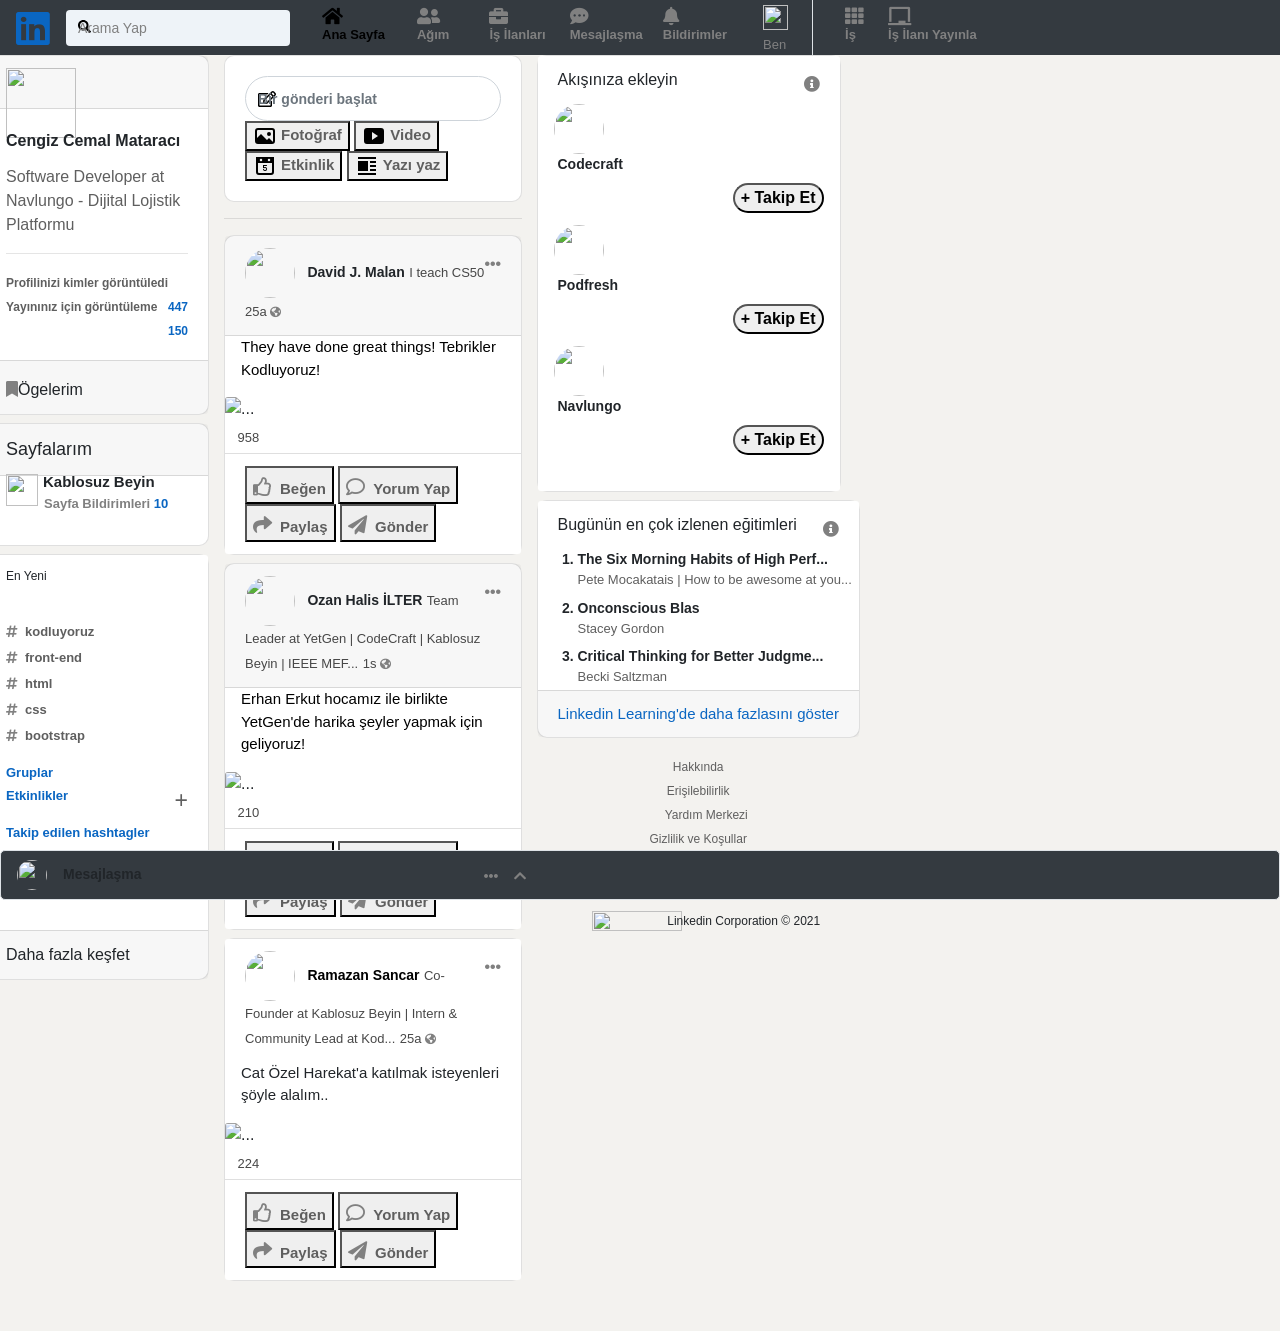
==== bootstraplinkedinclone/index.html @ 7cee12b8 "init" ====
<!DOCTYPE html>
<html lang="en">
  <head>
    <meta charset="UTF-8" />
    <meta name="viewport" content="width=device-width, initial-scale=1.0" />
    <title>Linkedin</title>
    <link rel="stylesheet" href="/bootstraplinkedinclone/css/style.css" />
    <link
      rel="stylesheet"
      href="https://cdn.jsdelivr.net/npm/bootstrap@4.6.0/dist/css/bootstrap.min.css"
      integrity="sha384-B0vP5xmATw1+K9KRQjQERJvTumQW0nPEzvF6L/Z6nronJ3oUOFUFpCjEUQouq2+l"
      crossorigin="anonymous"
    />
    <link
      rel="stylesheet"
      href="https://use.fontawesome.com/releases/v5.15.1/css/all.css"
      integrity="sha384-vp86vTRFVJgpjF9jiIGPEEqYqlDwgyBgEF109VFjmqGmIY/Y4HV4d3Gp2irVfcrp"
      crossorigin="anonymous"
    />
  </head>
  <body class="body">
    <!-- navbar -->
    <nav class="navbar navbar-expand-lg navbar-light bg-dark navbarbg">
      <a class="navbar-brand" href="#"
        ><i
          class="fab fa-linkedin fa-lg"
          style="color: #0a66c2; font-size: 2.4rem"
        ></i
      ></a>
      <button
        class="navbar-toggler"
        type="button"
        data-toggle="collapse"
        data-target="#navbarSupportedContent"
        aria-controls="navbarSupportedContent"
        aria-expanded="false"
        aria-label="Toggle navigation"
      ></button>
      <form class="form-inline">
        <input
          class="form-control searche"
          type="search"
          placeholder="Arama Yap"
          aria-label="Search"
        />
      </form>
      <div class="collapse navbar-collapse">
        <ul class="navbar-nav mr-auto ml-4">
          <li class="nav-item active mr-3">
            <a class="nav-link" href="#"
              ><i class="fas fa-home fa-lg" style="color: black">
                <div class="menutext" style="color: black">Ana Sayfa</div></i
              >
            </a>
          </li>
          <li class="nav-item active mr-4">
            <a class="nav-link" href="#"
              ><i class="fas fa-user-friends fa-lg">
                <div class="menutext">Ağım</div></i
              >
            </a>
          </li>
          <li class="nav-item active mr-2">
            <a class="nav-link" href="#"
              ><i class="fas fa-briefcase fa-lg">
                <div class="menutext">İş İlanları</div></i
              >
            </a>
          </li>
          <li class="nav-item active mr-1">
            <a class="nav-link" href="#"
              ><i class="fas fa-comment-dots fa-lg">
                <div class="menutext">Mesajlaşma</div></i
              >
            </a>
          </li>
          <li class="nav-item active mr-1">
            <a class="nav-link" href="#"
              ><i class="fas fa-bell fa-lg">
                <div class="menutext">Bildirimler</div></i
              >
            </a>
          </li>
          <li class="nav-item dropdown mt-1 mr-3 ml-3">
            <a
              class="nav-link"
              href="#"
              id="navbarDropdownMenuLink"
              role="button"
              data-toggle="dropdown"
              aria-haspopup="true"
              aria-expanded="false"
            >
              <img
                src="https://media-exp1.licdn.com/dms/image/C4D03AQFpMjVJ_N2wRQ/profile-displayphoto-shrink_100_100/0/1582787654653?e=1616630400&v=beta&t=C1X2NxhcN0R0GmELl1Ew7BeOoyGbwJXCw8c7lHm6XuA"
                style="
                  width: 25px;
                  height: 25px;
                "
              />
              <div
                class="menutext"
              >
                Ben
              </div>
            </a>
          </li>
          <li class="nav-item active border-left">
            <a class="nav-link ml-4 mr-2" href="#"
              ><i class="fas fa-th fa-lg"> <div class="menutext">İş</div></i>
            </a>
          </li>
          <li class="nav-item active">
            <a class="nav-link" href="#"
              ><i class="fas fa-chalkboard fa-lg">
                <div class="menutext">İş İlanı Yayınla</div></i
              >
            </a>
          </li>
        </ul>
      </div>
    </nav>

    <div>
      <div class="row">
        <!-- sol panel -->
        <div class="">
          <!-- sol panel -->
          <div class="card" style="width: 14rem">
            <div
              class="card-header"
              style="
                background-image: url(https://thumbor.forbes.com/thumbor/fit-in/1200x0/filters%3Aformat%28jpg%29/https%3A%2F%2Fblogs-images.forbes.com%2Falejandrocremades%2Ffiles%2F2018%2F12%2Fbusiness-3605367_1920-1200x741.jpg);
                height: 53px;
              "
            >
              <img
                src="https://media-exp1.licdn.com/dms/image/C4D03AQFpMjVJ_N2wRQ/profile-displayphoto-shrink_100_100/0/1582787654653?e=1616630400&v=beta&t=C1X2NxhcN0R0GmELl1Ew7BeOoyGbwJXCw8c7lHm6XuA"
                class=""
                style="
                  width: 70px;
                  height: 70px;
                "
              />
            </div>
            <div class="card-body">
              <p class="card-title header">
                <a href="https://www.linkedin.com/in/cengizcmataraci/" target="_blank" style="color: #212529;">Cengiz Cemal Mataracı</a>
              </p>
              <div
                style="
                  margin-bottom: 10px;
                  color: #5f5f5f;
                "
              >
                Software Developer at Navlungo - Dijital Lojistik Platformu
              </div>
              <hr />
              <div class="card-text">
                <div>
                  <span class="view">Profilinizi kimler görüntüledi </span
                  ><span class="float-right view mt-1" style="color: #0a66c2"
                    >447</span
                  >
                </div>
                <div>
                  <span class="view">Yayınınız için görüntüleme </span
                  ><span class="float-right view mt-1" style="color: #0a66c2"
                    >150</span
                  >
                </div>
              </div>
            </div>
            <div class="card-footer ">
              <i class="fas fa-bookmark"></i
              ><span class="mb-4"
                >Ögelerim</span
              >
            </div>
          </div>
          <div class="card mt-2" style="width: 14rem">
            <div
              class="card-header"
              style="margin-bottom: -22px; font-size: 18px"
            >
              Sayfalarım
            </div>
            <div class="card-body">
              <div class="card-title">
                <img
                  src="https://media-exp1.licdn.com/dms/image/C4E0BAQGl9HYLHdcl6g/company-logo_100_100/0/1610108537301?e=1619654400&v=beta&t=MxTTjGSiH6Xvx2x9YMbjgLWIaU5uojZNqXGGuUIWUQo"
                  style="width: 32px; height: 32px"
                />
                <div
                  style="
                    font-size: 15px;
                    font-weight: bold;
                    margin-top: -35px;
                    margin-left: 37px;
                  "
                >
                  Kablosuz Beyin
                </div>
                <div
                  class=""
                  style="
                    font-size: 13px;
                    font-weight: bold;
                    color: gray;
                    margin-left: 38px;
                  "
                >
                  Sayfa Bildirimleri
                  <span class="" style="color: #0a66c2">10</span>
                </div>
              </div>
            </div>
          </div>
          <div
            class="card mt-2"
            style="width: 14rem;"
          >
            <div
              class="card-header bg-white border-0"
              style="font-size: 12px"
            >
              En Yeni
            </div>
            <div class="card-body">
              <div class="card-title">
                <div>
                  <i
                    class="fas fa-hashtag"
                    style="font-size: 13px; font-weight: bold"
                  ></i
                  ><span
                    class="ml-2 font-weight-bold"
                    style="font-size: 13px; color: #5f5f5f"
                    >kodluyoruz</span
                  >
                </div>
                <div>
                  <i
                    class="fas fa-hashtag"
                    style="font-size: 13px; font-weight: bold"
                  ></i
                  ><span
                    class="ml-2 font-weight-bold"
                    style="font-size: 13px; color: #5f5f5f"
                    >front-end</span
                  >
                </div>
                <div>
                  <i
                    class="fas fa-hashtag"
                    style="font-size: 13px; font-weight: bold"
                  ></i
                  ><span
                    class="ml-2 font-weight-bold"
                    style="font-size: 13px; color: #5f5f5f"
                    >html</span
                  >
                </div>
                <div>
                  <i
                    class="fas fa-hashtag"
                    style="font-size: 13px; font-weight: bold"
                  ></i
                  ><span
                    class="ml-2 font-weight-bold"
                    style="font-size: 13px; color: #5f5f5f"
                    >css</span
                  >
                </div>
                <div>
                  <i
                    class="fas fa-hashtag"
                    style="font-size: 13px; font-weight: bold"
                  ></i
                  ><span
                    class="ml-2 font-weight-bold"
                    style="font-size: 13px; color: #5f5f5f"
                    >bootstrap</span
                  >
                </div>
                <div class="mt-3 categories">Gruplar</div>
                <span class="mt-2 categories">Etkinlikler</span>
                <span
                  class="float-right mb-5"
                  style="font-size: 23px; color: #5f5f5f"
                  >+</span
                >
                <div class="mt-3 mb-1 categories">Takip edilen hashtagler</div>
                <div>
                  <i
                    class="fas fa-hashtag"
                    style="font-size: 13px; font-weight: bold"
                  ></i
                  ><span
                    class="ml-2 font-weight-bold"
                    style="font-size: 13px; color: #5f5f5f"
                    >kodluyoruz</span
                  >
                </div>
                <div>
                  <i
                    class="fas fa-hashtag"
                    style="font-size: 13px; font-weight: bold"
                  ></i
                  ><span
                    class="ml-2 font-weight-bold"
                    style="font-size: 13px; color: #5f5f5f"
                    >front-end</span
                  >
                </div>
              </div>
            </div>
            <div
              class="card-footer"
            >
              Daha fazla keşfet
            </div>
          </div>
        </div>

        <!-- orta panel -->
        <div
          class="col-3"
          style=""
        >
          <div class="card">
            <div class="card-body">
              <input
                type="text"
                class="form-control content"
                placeholder="Bir gönderi başlat"
              />
              <span
                ><button class="mediatext">
                  <svg xmlns="http://www.w3.org/2000/svg" viewBox="0 0 24 24" data-supported-dps="24x24" width="24" height="24" focusable="false">
  <path d="M19 4H5a3 3 0 00-3 3v10a3 3 0 003 3h14a3 3 0 003-3V7a3 3 0 00-3-3zm1 13a1 1 0 01-.29.71L16 14l-2 2-6-6-4 4V7a1 1 0 011-1h14a1 1 0 011 1zm-2-7a2 2 0 11-2-2 2 2 0 012 2z"></path>
</svg><span class="ml-1 mediatext">Fotoğraf</span>
                </button></span
              >
              <span
                ><button class="mediatext">
                  <svg xmlns="http://www.w3.org/2000/svg" viewBox="0 0 24 24" data-supported-dps="24x24" width="24" height="24" focusable="false">
  <path d="M19 4H5a3 3 0 00-3 3v10a3 3 0 003 3h14a3 3 0 003-3V7a3 3 0 00-3-3zm-9 12V8l6 4z"></path>
</svg><span class="ml-1 mediatext">Video</span>
                </button></span
              >
              <span
                ><button class="mediatext">
<svg xmlns="http://www.w3.org/2000/svg" viewBox="0 0 24 24" data-supported-dps="24x24" width="24" height="24" focusable="false">
  <path d="M3 3v15a3 3 0 003 3h12a3 3 0 003-3V3zm13 1.75A1.25 1.25 0 1114.75 6 1.25 1.25 0 0116 4.75zm-8 0A1.25 1.25 0 116.75 6 1.25 1.25 0 018 4.75zM19 18a1 1 0 01-1 1H6a1 1 0 01-1-1V9h14zm-5.9-3a1 1 0 00-1-1H12a3.12 3.12 0 00-1 .2l-1-.2v-3h3.9v1H11v1.15a3.7 3.7 0 011.05-.15 1.89 1.89 0 012 1.78V15a1.92 1.92 0 01-1.84 2H12a1.88 1.88 0 01-2-1.75 1 1 0 010-.25h1a.89.89 0 001 1h.1a.94.94 0 001-.88z"></path>
</svg><span class="ml-1 mediatext">Etkinlik</span>
                </button></span
              >
              <span
                ><button class="mediatext">
<svg xmlns="http://www.w3.org/2000/svg" viewBox="0 0 24 24" data-supported-dps="24x24" fill="" width="24" height="24" focusable="false">
  <path d="M21 3v2H3V3zm-6 6h6V7h-6zm0 4h6v-2h-6zm0 4h6v-2h-6zM3 21h18v-2H3zM13 7H3v10h10z"></path>
</svg><span class="ml-1 mediatext">Yazı yaz</span>
                </button></span
              >
            </div>
          </div>
          <div>
            <hr />
          </div>
          <div class="card">
            <div class="card-header">
              <span>
              <img src="https://media-exp1.licdn.com/dms/image/C4E03AQEq7HNPXtEvvw/profile-displayphoto-shrink_200_200/0/1596227507685?e=1617235200&v=beta&t=Br4sHpegbSSX-GR1RnrEqRrZxTr55k3R80qTImOV0i0" class="postphoto">
              <span class="posttext"><a href="https://www.linkedin.com/in/malan/" target="_blank" style="color: #212529;">David J. Malan</a></span>
              <span class="float-right">
                <i class="fas fa-ellipsis-h fa-md"></i>
              </span>
              <span class="" style="font-family:-apple-system, BlinkMacSystemFont, 'Segoe UI', Roboto, Oxygen, Ubuntu, Cantarell, 'Open Sans', 'Helvetica Neue', sans-serif; font-size: 13px; color: #474747;">I teach CS50</span>
              <span class="" style="font-family:-apple-system, BlinkMacSystemFont, 'Segoe UI', Roboto, Oxygen, Ubuntu, Cantarell, 'Open Sans', 'Helvetica Neue', sans-serif; font-size: 13px; color: #474747;">25a  <i class="fas fa-globe-americas fa-sm"></i></span>
            </div>
            <div>
              <p class="card-text ml-3" style="font-family: -apple-system, BlinkMacSystemFont, 'Segoe UI', Roboto, Oxygen, Ubuntu, Cantarell, 'Open Sans', 'Helvetica Neue', sans-serif; font-size: 15px; color: black;">
                They have done great things! Tebrikler Kodluyoruz!
              </p>
              <div>
              <img
                src="https://pbs.twimg.com/media/Em2_xBbXUAEVDx1.jpg"
                class="card-img-top mb-1"
                alt="..."
              />
              </div>
              <span class=""><img src="https://static-exp1.licdn.com/sc/h/d310t2g24pvdy4pt1jkedo4yb" alt=""></span>
              <span class=""><img src="https://static-exp1.licdn.com/sc/h/5thsbmikm6a8uov24ygwd914f" alt=""></span>
              <span class="" style="font-family:-apple-system, BlinkMacSystemFont, 'Segoe UI', Roboto, Oxygen, Ubuntu, Cantarell, 'Open Sans', 'Helvetica Neue', sans-serif; font-size: 13px; color: #474747;"><img src="https://static-exp1.licdn.com/sc/h/7fx9nkd7mx8avdpqm5hqcbi97" alt="">  958</span>
              <div class="card-footer bg-white mt-1">
                <span
                ><button class="ref">
                  <i class="far fa-thumbs-up fa-md" style="font-size: 1.2rem"
                    ><span class="ml-2 mediatext">Beğen</span></i
                  >
                </button></span
              >
                              <span
                ><button class="ref">
                  <i class="far fa-comment fa-md" style="font-size: 1.2rem"
                    ><span class="ml-2 mediatext">Yorum Yap</span></i
                  >
                </button></span
              >
                              <span
                ><button class="ref">
                  <i class="fas fa-share fa-md" style="font-size: 1.2rem"
                    ><span class="ml-2 mediatext">Paylaş</span></i
                  >
                </button></span
              >
                              <span
                ><button class="ref">
                  <i class="fas fa-paper-plane fa-md" style="font-size: 1.2rem"
                    ><span class="ml-2 mediatext">Gönder</span></i
                  >
                </button></span
              >
              </div>
            </div>
          </div>
          <div class="card mt-2">
            <div class="card-header">
              <span>
              <img src="https://media-exp1.licdn.com/dms/image/C4D03AQElb-DNAAEmdw/profile-displayphoto-shrink_100_100/0/1612346194572?e=1617840000&v=beta&t=h3L8-3LHbhYLbAv1rsO744OwtBSZmYXvsEqdEEPrQyU" class="postphoto">
              <span class="posttext"><a href="https://www.linkedin.com/in/ozanhalis/" target="_blank" style="color: #212529;">Ozan Halis İLTER</a></span>
              <span class="float-right">
                <i class="fas fa-ellipsis-h fa-md"></i>
              </span>
              <span class="" style="font-family:-apple-system, BlinkMacSystemFont, 'Segoe UI', Roboto, Oxygen, Ubuntu, Cantarell, 'Open Sans', 'Helvetica Neue', sans-serif; font-size: 13px; color: #474747;">Team Leader at YetGen | CodeCraft | Kablosuz Beyin | IEEE MEF...</span>
              <span class="" style="font-family:-apple-system, BlinkMacSystemFont, 'Segoe UI', Roboto, Oxygen, Ubuntu, Cantarell, 'Open Sans', 'Helvetica Neue', sans-serif; font-size: 13px; color: #474747;">1s  <i class="fas fa-globe-americas fa-sm"></i></span>
            </div>
            <div>
              <p class="card-text ml-3" style="font-family: -apple-system, BlinkMacSystemFont, 'Segoe UI', Roboto, Oxygen, Ubuntu, Cantarell, 'Open Sans', 'Helvetica Neue', sans-serif; font-size: 15px; color: black;">
                Erhan Erkut hocamız ile birlikte YetGen'de harika şeyler yapmak için geliyoruz!
              </p>
              <div>
              <img
                src="https://miro.medium.com/max/1080/1*gdDWFSvHDt57DS2zsh_0Bg.png"
                class="card-img-top mb-1"
                alt="..."
              />
              </div>
              <span class=""><img src="https://static-exp1.licdn.com/sc/h/d310t2g24pvdy4pt1jkedo4yb" alt=""></span>
              <span class=""><img src="https://static-exp1.licdn.com/sc/h/5thsbmikm6a8uov24ygwd914f" alt=""></span>
              <span class="" style="font-family:-apple-system, BlinkMacSystemFont, 'Segoe UI', Roboto, Oxygen, Ubuntu, Cantarell, 'Open Sans', 'Helvetica Neue', sans-serif; font-size: 13px; color: #474747;"><img src="https://static-exp1.licdn.com/sc/h/7fx9nkd7mx8avdpqm5hqcbi97" alt="">  210</span>
              <div class="card-footer bg-white mt-1">
                <span
                ><button class="ref">
                  <i class="far fa-thumbs-up fa-md" style="font-size: 1.2rem"
                    ><span class="ml-2 mediatext">Beğen</span></i
                  >
                </button></span
              >
                              <span
                ><button class="ref">
                  <i class="far fa-comment fa-md" style="font-size: 1.2rem"
                    ><span class="ml-2 mediatext">Yorum Yap</span></i
                  >
                </button></span
              >
                              <span
                ><button class="ref">
                  <i class="fas fa-share fa-md" style="font-size: 1.2rem"
                    ><span class="ml-2 mediatext">Paylaş</span></i
                  >
                </button></span
              >
                              <span
                ><button class="ref">
                  <i class="fas fa-paper-plane fa-md" style="font-size: 1.2rem"
                    ><span class="ml-2 mediatext">Gönder</span></i
                  >
                </button></span
              >
              </div>
            </div>
          </div>
            <div class="card mt-2">
            <div class="card-header bg-white border-0">
              <span>
              <img src="https://media-exp1.licdn.com/dms/image/C4E03AQH4JkiPZoa8rA/profile-displayphoto-shrink_200_200/0/1599749901304?e=1617840000&v=beta&t=f7PcMP3AD9cAr7oMWdgIxVW4XESNdh2R_7alX7oVltY" class="postphoto">
              <span class="posttext"><a href="https://www.linkedin.com/in/ramazansancar/" target="_blank" style="color: black;">Ramazan Sancar</a></span>
              <span class="float-right">
                <i class="fas fa-ellipsis-h fa-md"></i>
              </span>
              <span class="" style="font-family:-apple-system, BlinkMacSystemFont, 'Segoe UI', Roboto, Oxygen, Ubuntu, Cantarell, 'Open Sans', 'Helvetica Neue', sans-serif; font-size: 13px; color: #474747;">Co-Founder at Kablosuz Beyin | Intern & Community Lead at Kod...</span>
              <span class="" style="font-family:-apple-system, BlinkMacSystemFont, 'Segoe UI', Roboto, Oxygen, Ubuntu, Cantarell, 'Open Sans', 'Helvetica Neue', sans-serif; font-size: 13px; color: #474747;">25a  <i class="fas fa-globe-americas fa-sm"></i></span>
            </div>
            <div>
              <p class="card-text ml-3" style="font-family: -apple-system, BlinkMacSystemFont, 'Segoe UI', Roboto, Oxygen, Ubuntu, Cantarell, 'Open Sans', 'Helvetica Neue', sans-serif; font-size: 15px; color: #212529;">
                Cat Özel Harekat'a katılmak isteyenleri şöyle alalım..
              </p>
              <div>
              <img
                src="https://media-exp1.licdn.com/dms/image/C4D22AQEm8KJthEJcwA/feedshare-shrink_800/0/1608202571866?e=1615420800&v=beta&t=YvPxACnfgaojpTgKIaeOd_apcdEzTVS82cM-kJYKv4U"
                class="card-img-top mb-1"
                alt="..."
              />
              </div>
              <span class=""><img src="https://static-exp1.licdn.com/sc/h/d310t2g24pvdy4pt1jkedo4yb" alt=""></span>
              <span class=""><img src="https://static-exp1.licdn.com/sc/h/5thsbmikm6a8uov24ygwd914f" alt=""></span>
              <span class="" style="font-family:-apple-system, BlinkMacSystemFont, 'Segoe UI', Roboto, Oxygen, Ubuntu, Cantarell, 'Open Sans', 'Helvetica Neue', sans-serif; font-size: 13px; color: #474747;"><img src="https://static-exp1.licdn.com/sc/h/7fx9nkd7mx8avdpqm5hqcbi97" alt="">  224</span>
              <div class="card-footer bg-white mt-1">
                <span
                ><button class="ref">
                  <i class="far fa-thumbs-up fa-md" style="font-size: 1.2rem"
                    ><span class="ml-2 mediatext">Beğen</span></i
                  >
                </button></span
              >
                              <span
                ><button class="ref">
                  <i class="far fa-comment fa-md" style="font-size: 1.2rem"
                    ><span class="ml-2 mediatext">Yorum Yap</span></i
                  >
                </button></span
              >
                              <span
                ><button class="ref">
                  <i class="fas fa-share fa-md" style="font-size: 1.2rem"
                    ><span class="ml-2 mediatext">Paylaş</span></i
                  >
                </button></span
              >
                              <span
                ><button class="ref">
                  <i class="fas fa-paper-plane fa-md" style="font-size: 1.2rem"
                    ><span class="ml-2 mediatext">Gönder</span></i
                  >
                </button></span
              >
              </div>
            </div>
          </div>
        </div>

        <!-- sağ panel -->
        <div class="">
          <div class="card" style="width: 19rem">
            <div class="card-header bg-white border-0">
              <span>Akışınıza ekleyin</span
              ><span><i class="fas fa-info-circle float-right"></i></span>
            </div>
            <div class="card-title">
              <div class="ml-3">
                <img
                  src="https://media-exp1.licdn.com/dms/image/C4E0BAQFJFhz89Jkl1w/company-logo_200_200/0/1609603335789?e=1619654400&v=beta&t=m6mVHf05Zfd34UW8SBsvRz939Z_lxYUY3GilK-_MrCw"
                  style="width: 50px; height: 50px; border-radius: 50%"
                />
                <div class="header ml-1" style="font-size: 14px"
                  >Codecraft</div
                >
                <span class="float-right mr-3 mt-2"
                  ><button
                    class=""
                    style="border-radius: 50px"
                  >
                    <strong>+ Takip Et</strong>
                  </button></span
                >
              </div>
            </div>
            <div class="card-title">
              <div class="ml-3">
                <img
                  src="https://media-exp1.licdn.com/dms/image/C4D0BAQF7ydVqrVTvqg/company-logo_200_200/0/1587802313117?e=1619654400&v=beta&t=2kFooBBTUCTVngrEWmktX1z6nI8EgX8nRdQNH8-vxww"
                  style="width: 50px; height: 50px; border-radius: 50%"
                />
                <div class="header ml-1" style="font-size: 14px"
                  >Podfresh</div
                >
                <span class="float-right mr-3 mt-2"
                  ><button
                    class=""
                    style="border-radius: 50px"
                  >
                    <strong>+ Takip Et</strong>
                  </button></span
                >
              </div>
            </div>
            <div class="card-title">
              <div class="ml-3">
                <img
                  src="https://media-exp1.licdn.com/dms/image/C4D0BAQH1zDgdaC7alQ/company-logo_200_200/0/1578773895199?e=1619654400&v=beta&t=ke3I_LL-q5odDNzcfpiAsWTIjnqUk2BCVNQCI88BQqk"
                  style="width: 50px; height: 50px; border-radius: 50%"
                />
                <div class="header ml-1" style="font-size: 14px"
                  >Navlungo</div
                >
                <span class="float-right mr-3 mt-2"
                  ><button
                    class=""
                    style="border-radius: 50px"
                  >
                    <strong>+ Takip Et</strong>
                  </button></span
                >
              </div>
            </div>
            <div
              class="card-footer bg-white border-0"
              style="font-size: 14px; color: #0a66c2"
            >
              <strong></strong>
            </div>
          </div>
          <div class="card mt-2" style="">
            <div class="card-header bg-white border-0">
              <span>Bugünün en çok izlenen eğitimleri</span
              ><span><i class="fas fa-info-circle float-right"></i></span>
            </div>
            <div class="card-title">
              <ol>
                <li>
                  The Six Morning Habits of High Perf...
                  <div
                    style="
                      font-weight: lighter;
                      font-size: 13px;
                      color: #5f5f5f;
                    "
                  >
                    Pete Mocakatais | How to be awesome at you...
                  </div>
                </li>
                <li class="mt-2">
                  Onconscious Blas
                  <div
                    style="
                      font-weight: lighter;
                      font-size: 13px;
                      color: #5f5f5f;
                    "
                  >
                    Stacey Gordon
                  </div>
                </li>
                <li class="mt-2">
                  Critical Thinking for Better Judgme...
                  <div
                    style="
                      font-weight: lighter;
                      font-size: 13px;
                      color: #5f5f5f;
                    "
                  >
                    Becki Saltzman
                  </div>
                </li>
              </ol>
            </div>
            <div
              class="card-footer"
              style="color: #0a66c2; font-size: 15px; margin-top: -25px"
            >
              Linkedin Learning'de daha fazlasını göster
            </div>
          </div>
          <div class="text-center mt-3 ml-3" style="">
            <div
              ><a href="https://about.linkedin.com/" class="link mr-3"
                >Hakkında</a
              ></div
            >
            <div
              ><a
                href="https://www.linkedin.com/accessibility?lipi=urn%3Ali%3Apage%3Ad_flagship3_feed%3BT6H7rzDzR%2FSQEvO%2BuBKdSw%3D%3D&licu=urn%3Ali%3Acontrol%3Ad_flagship3_feed-compactfooter.accessibility"
                class="link mr-3"
                >Erişilebilirlik</a
              ></div
            >
            <div
              ><a
                href="https://www.linkedin.com/help/linkedin?trk=footer_d_flagship3_feed&lipi=urn%3Ali%3Apage%3Ad_flagship3_feed%3BT6H7rzDzR%2FSQEvO%2BuBKdSw%3D%3D&licu=urn%3Ali%3Acontrol%3Ad_flagship3_feed-compactfooter.help"
                class="link"
                >Yardım Merkezi</a
              ></div
            >
            <div><a href="" class="link mr-3">Gizlilik ve Koşullar</a></div>
            <div
              ><a
                href="https://www.linkedin.com/help/linkedin/answer/62931?lipi=urn%3Ali%3Apage%3Ad_flagship3_feed%3BT6H7rzDzR%2FSQEvO%2BuBKdSw%3D%3D&licu=urn%3Ali%3Acontrol%3Ad_flagship3_feed-compactfooter.ad_choices"
                class="link"
                >Reklam Tercihleri</a
              ></div
            >
            <div
              ><a
                href="https://www.linkedin.com/ad/start?trk=n_nav_ads_rr&lipi=urn%3Ali%3Apage%3Ad_flagship3_feed%3BT6H7rzDzR%2FSQEvO%2BuBKdSw%3D%3D&licu=urn%3Ali%3Acontrol%3Ad_flagship3_feed-compactfooter.advertising"
                class="link"
                >Reklam</a
              ></div
            >
            <div class="text-center" style="margin-top: 10px">
              <img
                src="https://www.logo.wine/a/logo/LinkedIn/LinkedIn-Logo.wine.svg"
                width="90px"
                height="20px"
              /><span style="font-size: 12px; margin-left: -15px"
                >Linkedin Corporation © 2021</span
              >
            </div>
          </div>
        </div>
      </div>
    </div>
    <!-- mesajlaşma -->
    <nav
      class="navbar navbar-expand-xl navbar-light bg-dark position-sticky fixed-bottom border"
      style="height: 50px; position: -webkit-sticky; border-radius: 5px; margin-left: auto; right: 15px;"
    >
      <a class="navbar-brand" href="#"
        ><img
          src="https://media-exp1.licdn.com/dms/image/C4D03AQFpMjVJ_N2wRQ/profile-displayphoto-shrink_100_100/0/1582787654653?e=1616630400&v=beta&t=C1X2NxhcN0R0GmELl1Ew7BeOoyGbwJXCw8c7lHm6XuA"
          style="width: 30px; height: 30px; border-radius: 50%;"
      /></a>
      <span style="font-size: 14px; font-weight: bold; font-family:Arial, Helvetica, sans-serif;"><strong>Mesajlaşma</strong></span>
      <span class="offset-3"><img src="/assets/edit-regular.svg" width="15px" height="15px" ></span>
      <span><i class="fas fa-ellipsis-h fa-sm ml-3"></i></span>
      <span><i class="fas fa-chevron-up fa-sm ml-3"></i></span>
    </nav>
  </body>
</html>
---- bootstraplinkedinclone/css/style.css ----
.navbarbg {
  height: 55px;
  background-color: white;
}

input.searche {
  height: 36px;
  max-width: 500px;
  background-color: #eef3f8;
  border: 0;
}

input.searche::placeholder {
  font-size: 14px;
  color: gray;
  background-image: url(/bootstraplinkedinclone/assets/search-solid.svg);
  background-repeat: no-repeat;
  background-size: 7%;
}

.body {
  background-color: #f3f2ef;
}

.menutext {
  font-size: 13px;
  font-family: Arial, Helvetica, sans-serif;
  color: gray;
  margin-top: 5px;
  font-weight: lighter;
}

.menutext:hover {
  color: black;
}

button.mediatext {
  color: #5f5f5f;
}

button.mediatext:hover {
  color: #5f5f5f;
}

.mediatext {
  font-size: 15px;
  font-weight: bold;
  font-family: Arial, Helvetica, sans-serif;
  color: #5f5f5f;
}

i {
  color: gray;
  margin-top: 8px;
}
i:hover {
  color: black;
}

input.content {
  border-radius: 40px;
  height: 45px;
}
input.content::placeholder {
  font-weight: bolder;
  font-size: 14px;
  font-family: Arial, Helvetica, sans-serif;
  background-image: url(/bootstraplinkedinclone/assets/edit-regular.svg);
  background-repeat: no-repeat;
  background-size: auto;
}

div.card {
  border-radius: 10px;
}

.header {
  font-family: Arial, Helvetica, sans-serif;
  font-size: 16px;
  font-weight: bolder;
}

.view {
  font-family: -apple-system, BlinkMacSystemFont, "Segoe UI", Roboto, Oxygen,
    Ubuntu, Cantarell, "Open Sans", "Helvetica Neue", sans-serif;
  font-size: 12px;
  font-weight: bold;
  color: #5f5f5f;
}

.categories {
  font-size: 13px;
  font-weight: bold;
  color: #0a66c2;
}

li {
  font-size: 14px;
  font-family: -apple-system, BlinkMacSystemFont, "Segoe UI", Roboto, Oxygen,
    Ubuntu, Cantarell, "Open Sans", "Helvetica Neue", sans-serif;
  font-weight: bold;
}

.link {
  font-size: 12px;
  font-family: -apple-system, BlinkMacSystemFont, "Segoe UI", Roboto, Oxygen,
    Ubuntu, Cantarell, "Open Sans", "Helvetica Neue", sans-serif;
  color: #5f5f5f;
}

button.ref {
  color: white;
}

button.ref:hover {
  color: #5f5f5f;
}

.postphoto {
  border-radius: 50%;
  width: 50px;
  height: 50px;
}
.posttext {
  font-family: -apple-system, BlinkMacSystemFont, "Segoe UI", Roboto, Oxygen,
    Ubuntu, Cantarell, "Open Sans", "Helvetica Neue", sans-serif;
  font-weight: bold;
  font-size: 14px;
  margin-left: 8px;
}
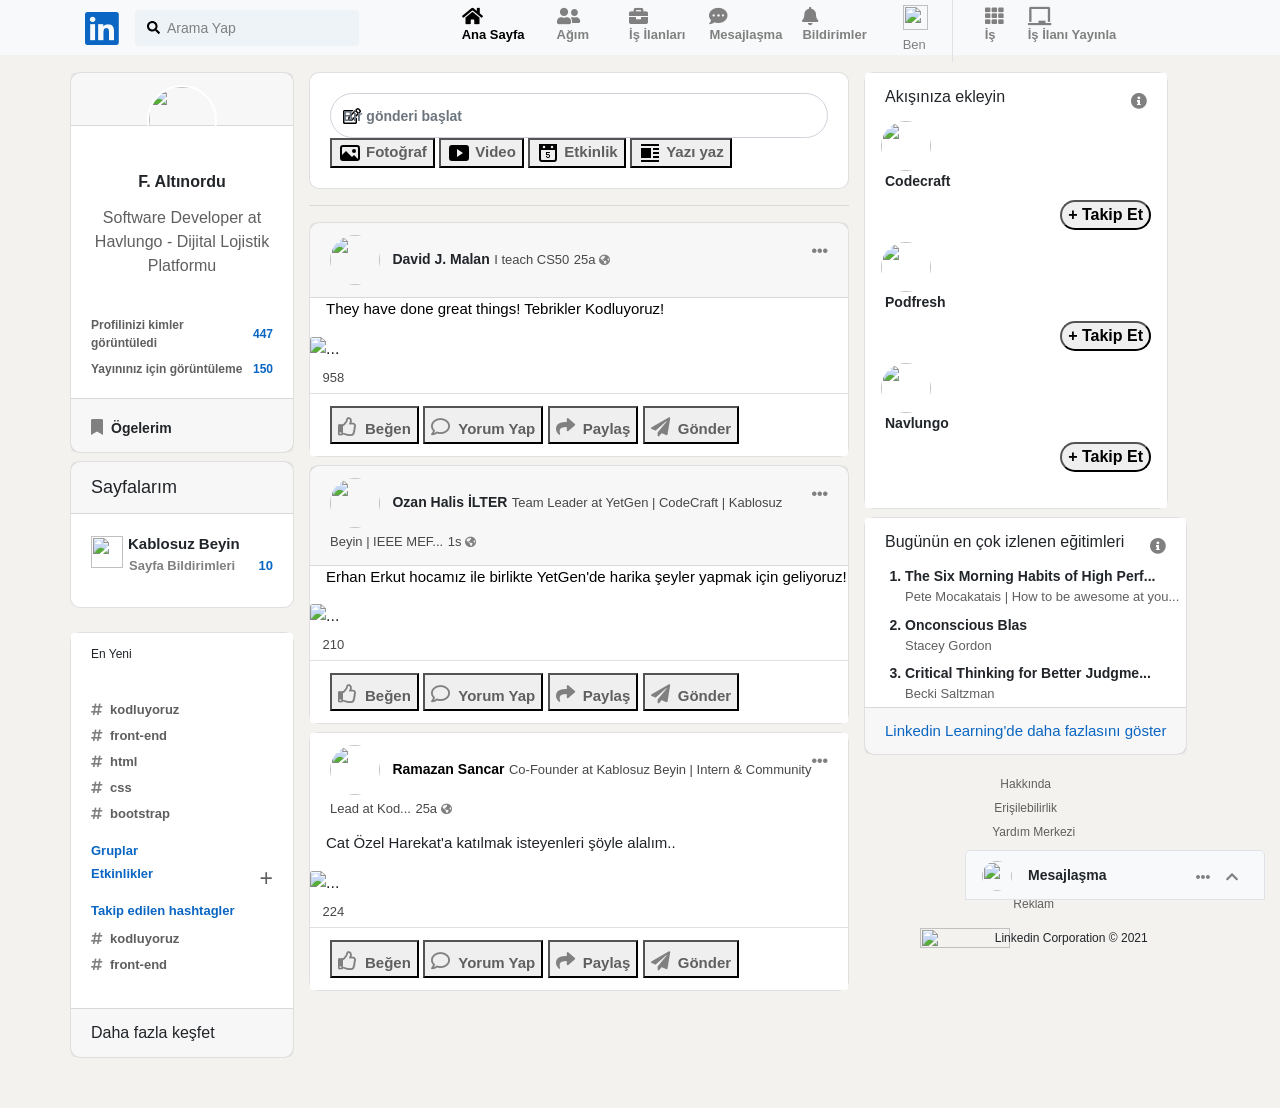
==== commit 3b7c6442: "header left side footer" ====
--- a/bootstraplinkedinclone/index.html
+++ b/bootstraplinkedinclone/index.html
@@ -4,7 +4,7 @@
     <meta charset="UTF-8" />
     <meta name="viewport" content="width=device-width, initial-scale=1.0" />
     <title>Linkedin</title>
-    <link rel="stylesheet" href="/bootstraplinkedinclone/css/style.css" />
+    <link rel="stylesheet" href="css/style.css" />
     <link
       rel="stylesheet"
       href="https://cdn.jsdelivr.net/npm/bootstrap@4.6.0/dist/css/bootstrap.min.css"
@@ -20,8 +20,9 @@
   </head>
   <body class="body">
     <!-- navbar -->
-    <nav class="navbar navbar-expand-lg navbar-light bg-dark navbarbg">
-      <a class="navbar-brand" href="#"
+    <nav class="fixed-top navbar navbar-expand-lg navbar-light bg-light navbarbg mb-5">
+      <div class="container">
+        <a class="navbar-brand" href="#"
         ><i
           class="fab fa-linkedin fa-lg"
           style="color: #0a66c2; font-size: 2.4rem"
@@ -36,7 +37,7 @@
         aria-expanded="false"
         aria-label="Toggle navigation"
       ></button>
-      <form class="form-inline">
+      <form class="form-inline" style="flex-grow:1">
         <input
           class="form-control searche"
           type="search"
@@ -119,594 +120,597 @@
           </li>
         </ul>
       </div>
+      </div>
     </nav>
 
-    <div>
-      <div class="row">
-        <!-- sol panel -->
-        <div class="">
+    <div style="margin-top:72px">
+      <div class="container">
+        <div class="row">
           <!-- sol panel -->
-          <div class="card" style="width: 14rem">
-            <div
-              class="card-header"
-              style="
-                background-image: url(https://thumbor.forbes.com/thumbor/fit-in/1200x0/filters%3Aformat%28jpg%29/https%3A%2F%2Fblogs-images.forbes.com%2Falejandrocremades%2Ffiles%2F2018%2F12%2Fbusiness-3605367_1920-1200x741.jpg);
-                height: 53px;
-              "
-            >
-              <img
-                src="https://media-exp1.licdn.com/dms/image/C4D03AQFpMjVJ_N2wRQ/profile-displayphoto-shrink_100_100/0/1582787654653?e=1616630400&v=beta&t=C1X2NxhcN0R0GmELl1Ew7BeOoyGbwJXCw8c7lHm6XuA"
-                class=""
+          <div class="">
+            <!-- sol panel -->
+            <div class="card" style="width: 14rem">
+              <div
+                class="card-header d-flex justify-content-center"
                 style="
-                  width: 70px;
-                  height: 70px;
+                  background-image: url(https://thumbor.forbes.com/thumbor/fit-in/1200x0/filters%3Aformat%28jpg%29/https%3A%2F%2Fblogs-images.forbes.com%2Falejandrocremades%2Ffiles%2F2018%2F12%2Fbusiness-3605367_1920-1200x741.jpg);
+                  height: 53px;
                 "
-              />
-            </div>
-            <div class="card-body">
-              <p class="card-title header">
-                <a href="https://www.linkedin.com/in/cengizcmataraci/" target="_blank" style="color: #212529;">Cengiz Cemal Mataracı</a>
-              </p>
-              <div
-                style="
-                  margin-bottom: 10px;
-                  color: #5f5f5f;
-                "
-              >
-                Software Developer at Navlungo - Dijital Lojistik Platformu
-              </div>
-              <hr />
-              <div class="card-text">
-                <div>
-                  <span class="view">Profilinizi kimler görüntüledi </span
-                  ><span class="float-right view mt-1" style="color: #0a66c2"
-                    >447</span
-                  >
-                </div>
-                <div>
-                  <span class="view">Yayınınız için görüntüleme </span
-                  ><span class="float-right view mt-1" style="color: #0a66c2"
-                    >150</span
-                  >
-                </div>
-              </div>
-            </div>
-            <div class="card-footer ">
-              <i class="fas fa-bookmark"></i
-              ><span class="mb-4"
-                >Ögelerim</span
-              >
-            </div>
-          </div>
-          <div class="card mt-2" style="width: 14rem">
-            <div
-              class="card-header"
-              style="margin-bottom: -22px; font-size: 18px"
-            >
-              Sayfalarım
-            </div>
-            <div class="card-body">
-              <div class="card-title">
+              >
                 <img
-                  src="https://media-exp1.licdn.com/dms/image/C4E0BAQGl9HYLHdcl6g/company-logo_100_100/0/1610108537301?e=1619654400&v=beta&t=MxTTjGSiH6Xvx2x9YMbjgLWIaU5uojZNqXGGuUIWUQo"
-                  style="width: 32px; height: 32px"
+                  src="https://media-exp1.licdn.com/dms/image/C4D03AQH3HycY6Z-Ljw/profile-displayphoto-shrink_100_100/0/1617648280033?e=1624492800&v=beta&t=_OLQvuf_HORhX6U0A4-w5iLdofZhjVh6WWI35XJ0HFE"
+                  class=" rounded-circle "
+                  style="
+                    width: 70px;
+                    height: 70px;
+                    border:2px solid white;
+                  "
                 />
+              </div>
+              <div class="card-body mt-4 d-flex flex-column align-items-center">
+                <p class="card-title header">
+                  <a href="https://www.linkedin.com/in/cengizcmataraci/" target="_blank" style="color: #212529;">F. Altınordu</a>
+                </p>
                 <div
                   style="
-                    font-size: 15px;
-                    font-weight: bold;
-                    margin-top: -35px;
-                    margin-left: 37px;
+                  text-align:center;
+                    margin-bottom: 5px;
+                    color: #5f5f5f;
                   "
                 >
-                  Kablosuz Beyin
-                </div>
-                <div
-                  class=""
-                  style="
-                    font-size: 13px;
-                    font-weight: bold;
-                    color: gray;
-                    margin-left: 38px;
-                  "
-                >
-                  Sayfa Bildirimleri
-                  <span class="" style="color: #0a66c2">10</span>
-                </div>
-              </div>
-            </div>
-          </div>
-          <div
-            class="card mt-2"
-            style="width: 14rem;"
-          >
-            <div
-              class="card-header bg-white border-0"
-              style="font-size: 12px"
-            >
-              En Yeni
-            </div>
-            <div class="card-body">
-              <div class="card-title">
-                <div>
-                  <i
-                    class="fas fa-hashtag"
-                    style="font-size: 13px; font-weight: bold"
-                  ></i
-                  ><span
-                    class="ml-2 font-weight-bold"
-                    style="font-size: 13px; color: #5f5f5f"
-                    >kodluyoruz</span
-                  >
-                </div>
-                <div>
-                  <i
-                    class="fas fa-hashtag"
-                    style="font-size: 13px; font-weight: bold"
-                  ></i
-                  ><span
-                    class="ml-2 font-weight-bold"
-                    style="font-size: 13px; color: #5f5f5f"
-                    >front-end</span
-                  >
-                </div>
-                <div>
-                  <i
-                    class="fas fa-hashtag"
-                    style="font-size: 13px; font-weight: bold"
-                  ></i
-                  ><span
-                    class="ml-2 font-weight-bold"
-                    style="font-size: 13px; color: #5f5f5f"
-                    >html</span
-                  >
-                </div>
-                <div>
-                  <i
-                    class="fas fa-hashtag"
-                    style="font-size: 13px; font-weight: bold"
-                  ></i
-                  ><span
-                    class="ml-2 font-weight-bold"
-                    style="font-size: 13px; color: #5f5f5f"
-                    >css</span
-                  >
-                </div>
-                <div>
-                  <i
-                    class="fas fa-hashtag"
-                    style="font-size: 13px; font-weight: bold"
-                  ></i
-                  ><span
-                    class="ml-2 font-weight-bold"
-                    style="font-size: 13px; color: #5f5f5f"
-                    >bootstrap</span
-                  >
-                </div>
-                <div class="mt-3 categories">Gruplar</div>
-                <span class="mt-2 categories">Etkinlikler</span>
-                <span
-                  class="float-right mb-5"
-                  style="font-size: 23px; color: #5f5f5f"
-                  >+</span
-                >
-                <div class="mt-3 mb-1 categories">Takip edilen hashtagler</div>
-                <div>
-                  <i
-                    class="fas fa-hashtag"
-                    style="font-size: 13px; font-weight: bold"
-                  ></i
-                  ><span
-                    class="ml-2 font-weight-bold"
-                    style="font-size: 13px; color: #5f5f5f"
-                    >kodluyoruz</span
-                  >
-                </div>
-                <div>
-                  <i
-                    class="fas fa-hashtag"
-                    style="font-size: 13px; font-weight: bold"
-                  ></i
-                  ><span
-                    class="ml-2 font-weight-bold"
-                    style="font-size: 13px; color: #5f5f5f"
-                    >front-end</span
-                  >
-                </div>
-              </div>
-            </div>
-            <div
-              class="card-footer"
-            >
-              Daha fazla keşfet
-            </div>
-          </div>
-        </div>
-
-        <!-- orta panel -->
-        <div
-          class="col-3"
-          style=""
-        >
-          <div class="card">
-            <div class="card-body">
-              <input
-                type="text"
-                class="form-control content"
-                placeholder="Bir gönderi başlat"
-              />
-              <span
-                ><button class="mediatext">
-                  <svg xmlns="http://www.w3.org/2000/svg" viewBox="0 0 24 24" data-supported-dps="24x24" width="24" height="24" focusable="false">
-  <path d="M19 4H5a3 3 0 00-3 3v10a3 3 0 003 3h14a3 3 0 003-3V7a3 3 0 00-3-3zm1 13a1 1 0 01-.29.71L16 14l-2 2-6-6-4 4V7a1 1 0 011-1h14a1 1 0 011 1zm-2-7a2 2 0 11-2-2 2 2 0 012 2z"></path>
-</svg><span class="ml-1 mediatext">Fotoğraf</span>
-                </button></span
-              >
-              <span
-                ><button class="mediatext">
-                  <svg xmlns="http://www.w3.org/2000/svg" viewBox="0 0 24 24" data-supported-dps="24x24" width="24" height="24" focusable="false">
-  <path d="M19 4H5a3 3 0 00-3 3v10a3 3 0 003 3h14a3 3 0 003-3V7a3 3 0 00-3-3zm-9 12V8l6 4z"></path>
-</svg><span class="ml-1 mediatext">Video</span>
-                </button></span
-              >
-              <span
-                ><button class="mediatext">
-<svg xmlns="http://www.w3.org/2000/svg" viewBox="0 0 24 24" data-supported-dps="24x24" width="24" height="24" focusable="false">
-  <path d="M3 3v15a3 3 0 003 3h12a3 3 0 003-3V3zm13 1.75A1.25 1.25 0 1114.75 6 1.25 1.25 0 0116 4.75zm-8 0A1.25 1.25 0 116.75 6 1.25 1.25 0 018 4.75zM19 18a1 1 0 01-1 1H6a1 1 0 01-1-1V9h14zm-5.9-3a1 1 0 00-1-1H12a3.12 3.12 0 00-1 .2l-1-.2v-3h3.9v1H11v1.15a3.7 3.7 0 011.05-.15 1.89 1.89 0 012 1.78V15a1.92 1.92 0 01-1.84 2H12a1.88 1.88 0 01-2-1.75 1 1 0 010-.25h1a.89.89 0 001 1h.1a.94.94 0 001-.88z"></path>
-</svg><span class="ml-1 mediatext">Etkinlik</span>
-                </button></span
-              >
-              <span
-                ><button class="mediatext">
-<svg xmlns="http://www.w3.org/2000/svg" viewBox="0 0 24 24" data-supported-dps="24x24" fill="" width="24" height="24" focusable="false">
-  <path d="M21 3v2H3V3zm-6 6h6V7h-6zm0 4h6v-2h-6zm0 4h6v-2h-6zM3 21h18v-2H3zM13 7H3v10h10z"></path>
-</svg><span class="ml-1 mediatext">Yazı yaz</span>
-                </button></span
-              >
-            </div>
-          </div>
-          <div>
-            <hr />
-          </div>
-          <div class="card">
-            <div class="card-header">
-              <span>
-              <img src="https://media-exp1.licdn.com/dms/image/C4E03AQEq7HNPXtEvvw/profile-displayphoto-shrink_200_200/0/1596227507685?e=1617235200&v=beta&t=Br4sHpegbSSX-GR1RnrEqRrZxTr55k3R80qTImOV0i0" class="postphoto">
-              <span class="posttext"><a href="https://www.linkedin.com/in/malan/" target="_blank" style="color: #212529;">David J. Malan</a></span>
-              <span class="float-right">
-                <i class="fas fa-ellipsis-h fa-md"></i>
-              </span>
-              <span class="" style="font-family:-apple-system, BlinkMacSystemFont, 'Segoe UI', Roboto, Oxygen, Ubuntu, Cantarell, 'Open Sans', 'Helvetica Neue', sans-serif; font-size: 13px; color: #474747;">I teach CS50</span>
-              <span class="" style="font-family:-apple-system, BlinkMacSystemFont, 'Segoe UI', Roboto, Oxygen, Ubuntu, Cantarell, 'Open Sans', 'Helvetica Neue', sans-serif; font-size: 13px; color: #474747;">25a  <i class="fas fa-globe-americas fa-sm"></i></span>
-            </div>
-            <div>
-              <p class="card-text ml-3" style="font-family: -apple-system, BlinkMacSystemFont, 'Segoe UI', Roboto, Oxygen, Ubuntu, Cantarell, 'Open Sans', 'Helvetica Neue', sans-serif; font-size: 15px; color: black;">
-                They have done great things! Tebrikler Kodluyoruz!
-              </p>
-              <div>
-              <img
-                src="https://pbs.twimg.com/media/Em2_xBbXUAEVDx1.jpg"
-                class="card-img-top mb-1"
-                alt="..."
-              />
-              </div>
-              <span class=""><img src="https://static-exp1.licdn.com/sc/h/d310t2g24pvdy4pt1jkedo4yb" alt=""></span>
-              <span class=""><img src="https://static-exp1.licdn.com/sc/h/5thsbmikm6a8uov24ygwd914f" alt=""></span>
-              <span class="" style="font-family:-apple-system, BlinkMacSystemFont, 'Segoe UI', Roboto, Oxygen, Ubuntu, Cantarell, 'Open Sans', 'Helvetica Neue', sans-serif; font-size: 13px; color: #474747;"><img src="https://static-exp1.licdn.com/sc/h/7fx9nkd7mx8avdpqm5hqcbi97" alt="">  958</span>
-              <div class="card-footer bg-white mt-1">
-                <span
-                ><button class="ref">
-                  <i class="far fa-thumbs-up fa-md" style="font-size: 1.2rem"
-                    ><span class="ml-2 mediatext">Beğen</span></i
-                  >
-                </button></span
-              >
-                              <span
-                ><button class="ref">
-                  <i class="far fa-comment fa-md" style="font-size: 1.2rem"
-                    ><span class="ml-2 mediatext">Yorum Yap</span></i
-                  >
-                </button></span
-              >
-                              <span
-                ><button class="ref">
-                  <i class="fas fa-share fa-md" style="font-size: 1.2rem"
-                    ><span class="ml-2 mediatext">Paylaş</span></i
-                  >
-                </button></span
-              >
-                              <span
-                ><button class="ref">
-                  <i class="fas fa-paper-plane fa-md" style="font-size: 1.2rem"
-                    ><span class="ml-2 mediatext">Gönder</span></i
-                  >
-                </button></span
-              >
-              </div>
-            </div>
-          </div>
-          <div class="card mt-2">
-            <div class="card-header">
-              <span>
-              <img src="https://media-exp1.licdn.com/dms/image/C4D03AQElb-DNAAEmdw/profile-displayphoto-shrink_100_100/0/1612346194572?e=1617840000&v=beta&t=h3L8-3LHbhYLbAv1rsO744OwtBSZmYXvsEqdEEPrQyU" class="postphoto">
-              <span class="posttext"><a href="https://www.linkedin.com/in/ozanhalis/" target="_blank" style="color: #212529;">Ozan Halis İLTER</a></span>
-              <span class="float-right">
-                <i class="fas fa-ellipsis-h fa-md"></i>
-              </span>
-              <span class="" style="font-family:-apple-system, BlinkMacSystemFont, 'Segoe UI', Roboto, Oxygen, Ubuntu, Cantarell, 'Open Sans', 'Helvetica Neue', sans-serif; font-size: 13px; color: #474747;">Team Leader at YetGen | CodeCraft | Kablosuz Beyin | IEEE MEF...</span>
-              <span class="" style="font-family:-apple-system, BlinkMacSystemFont, 'Segoe UI', Roboto, Oxygen, Ubuntu, Cantarell, 'Open Sans', 'Helvetica Neue', sans-serif; font-size: 13px; color: #474747;">1s  <i class="fas fa-globe-americas fa-sm"></i></span>
-            </div>
-            <div>
-              <p class="card-text ml-3" style="font-family: -apple-system, BlinkMacSystemFont, 'Segoe UI', Roboto, Oxygen, Ubuntu, Cantarell, 'Open Sans', 'Helvetica Neue', sans-serif; font-size: 15px; color: black;">
-                Erhan Erkut hocamız ile birlikte YetGen'de harika şeyler yapmak için geliyoruz!
-              </p>
-              <div>
-              <img
-                src="https://miro.medium.com/max/1080/1*gdDWFSvHDt57DS2zsh_0Bg.png"
-                class="card-img-top mb-1"
-                alt="..."
-              />
-              </div>
-              <span class=""><img src="https://static-exp1.licdn.com/sc/h/d310t2g24pvdy4pt1jkedo4yb" alt=""></span>
-              <span class=""><img src="https://static-exp1.licdn.com/sc/h/5thsbmikm6a8uov24ygwd914f" alt=""></span>
-              <span class="" style="font-family:-apple-system, BlinkMacSystemFont, 'Segoe UI', Roboto, Oxygen, Ubuntu, Cantarell, 'Open Sans', 'Helvetica Neue', sans-serif; font-size: 13px; color: #474747;"><img src="https://static-exp1.licdn.com/sc/h/7fx9nkd7mx8avdpqm5hqcbi97" alt="">  210</span>
-              <div class="card-footer bg-white mt-1">
-                <span
-                ><button class="ref">
-                  <i class="far fa-thumbs-up fa-md" style="font-size: 1.2rem"
-                    ><span class="ml-2 mediatext">Beğen</span></i
-                  >
-                </button></span
-              >
-                              <span
-                ><button class="ref">
-                  <i class="far fa-comment fa-md" style="font-size: 1.2rem"
-                    ><span class="ml-2 mediatext">Yorum Yap</span></i
-                  >
-                </button></span
-              >
-                              <span
-                ><button class="ref">
-                  <i class="fas fa-share fa-md" style="font-size: 1.2rem"
-                    ><span class="ml-2 mediatext">Paylaş</span></i
-                  >
-                </button></span
-              >
-                              <span
-                ><button class="ref">
-                  <i class="fas fa-paper-plane fa-md" style="font-size: 1.2rem"
-                    ><span class="ml-2 mediatext">Gönder</span></i
-                  >
-                </button></span
-              >
-              </div>
-            </div>
-          </div>
-            <div class="card mt-2">
-            <div class="card-header bg-white border-0">
-              <span>
-              <img src="https://media-exp1.licdn.com/dms/image/C4E03AQH4JkiPZoa8rA/profile-displayphoto-shrink_200_200/0/1599749901304?e=1617840000&v=beta&t=f7PcMP3AD9cAr7oMWdgIxVW4XESNdh2R_7alX7oVltY" class="postphoto">
-              <span class="posttext"><a href="https://www.linkedin.com/in/ramazansancar/" target="_blank" style="color: black;">Ramazan Sancar</a></span>
-              <span class="float-right">
-                <i class="fas fa-ellipsis-h fa-md"></i>
-              </span>
-              <span class="" style="font-family:-apple-system, BlinkMacSystemFont, 'Segoe UI', Roboto, Oxygen, Ubuntu, Cantarell, 'Open Sans', 'Helvetica Neue', sans-serif; font-size: 13px; color: #474747;">Co-Founder at Kablosuz Beyin | Intern & Community Lead at Kod...</span>
-              <span class="" style="font-family:-apple-system, BlinkMacSystemFont, 'Segoe UI', Roboto, Oxygen, Ubuntu, Cantarell, 'Open Sans', 'Helvetica Neue', sans-serif; font-size: 13px; color: #474747;">25a  <i class="fas fa-globe-americas fa-sm"></i></span>
-            </div>
-            <div>
-              <p class="card-text ml-3" style="font-family: -apple-system, BlinkMacSystemFont, 'Segoe UI', Roboto, Oxygen, Ubuntu, Cantarell, 'Open Sans', 'Helvetica Neue', sans-serif; font-size: 15px; color: #212529;">
-                Cat Özel Harekat'a katılmak isteyenleri şöyle alalım..
-              </p>
-              <div>
-              <img
-                src="https://media-exp1.licdn.com/dms/image/C4D22AQEm8KJthEJcwA/feedshare-shrink_800/0/1608202571866?e=1615420800&v=beta&t=YvPxACnfgaojpTgKIaeOd_apcdEzTVS82cM-kJYKv4U"
-                class="card-img-top mb-1"
-                alt="..."
-              />
-              </div>
-              <span class=""><img src="https://static-exp1.licdn.com/sc/h/d310t2g24pvdy4pt1jkedo4yb" alt=""></span>
-              <span class=""><img src="https://static-exp1.licdn.com/sc/h/5thsbmikm6a8uov24ygwd914f" alt=""></span>
-              <span class="" style="font-family:-apple-system, BlinkMacSystemFont, 'Segoe UI', Roboto, Oxygen, Ubuntu, Cantarell, 'Open Sans', 'Helvetica Neue', sans-serif; font-size: 13px; color: #474747;"><img src="https://static-exp1.licdn.com/sc/h/7fx9nkd7mx8avdpqm5hqcbi97" alt="">  224</span>
-              <div class="card-footer bg-white mt-1">
-                <span
-                ><button class="ref">
-                  <i class="far fa-thumbs-up fa-md" style="font-size: 1.2rem"
-                    ><span class="ml-2 mediatext">Beğen</span></i
-                  >
-                </button></span
-              >
-                              <span
-                ><button class="ref">
-                  <i class="far fa-comment fa-md" style="font-size: 1.2rem"
-                    ><span class="ml-2 mediatext">Yorum Yap</span></i
-                  >
-                </button></span
-              >
-                              <span
-                ><button class="ref">
-                  <i class="fas fa-share fa-md" style="font-size: 1.2rem"
-                    ><span class="ml-2 mediatext">Paylaş</span></i
-                  >
-                </button></span
-              >
-                              <span
-                ><button class="ref">
-                  <i class="fas fa-paper-plane fa-md" style="font-size: 1.2rem"
-                    ><span class="ml-2 mediatext">Gönder</span></i
-                  >
-                </button></span
-              >
-              </div>
-            </div>
-          </div>
-        </div>
-
-        <!-- sağ panel -->
-        <div class="">
-          <div class="card" style="width: 19rem">
-            <div class="card-header bg-white border-0">
-              <span>Akışınıza ekleyin</span
-              ><span><i class="fas fa-info-circle float-right"></i></span>
-            </div>
-            <div class="card-title">
-              <div class="ml-3">
-                <img
-                  src="https://media-exp1.licdn.com/dms/image/C4E0BAQFJFhz89Jkl1w/company-logo_200_200/0/1609603335789?e=1619654400&v=beta&t=m6mVHf05Zfd34UW8SBsvRz939Z_lxYUY3GilK-_MrCw"
-                  style="width: 50px; height: 50px; border-radius: 50%"
-                />
-                <div class="header ml-1" style="font-size: 14px"
-                  >Codecraft</div
-                >
-                <span class="float-right mr-3 mt-2"
-                  ><button
-                    class=""
-                    style="border-radius: 50px"
-                  >
-                    <strong>+ Takip Et</strong>
-                  </button></span
-                >
-              </div>
-            </div>
-            <div class="card-title">
-              <div class="ml-3">
-                <img
-                  src="https://media-exp1.licdn.com/dms/image/C4D0BAQF7ydVqrVTvqg/company-logo_200_200/0/1587802313117?e=1619654400&v=beta&t=2kFooBBTUCTVngrEWmktX1z6nI8EgX8nRdQNH8-vxww"
-                  style="width: 50px; height: 50px; border-radius: 50%"
-                />
-                <div class="header ml-1" style="font-size: 14px"
-                  >Podfresh</div
-                >
-                <span class="float-right mr-3 mt-2"
-                  ><button
-                    class=""
-                    style="border-radius: 50px"
-                  >
-                    <strong>+ Takip Et</strong>
-                  </button></span
-                >
-              </div>
-            </div>
-            <div class="card-title">
-              <div class="ml-3">
-                <img
-                  src="https://media-exp1.licdn.com/dms/image/C4D0BAQH1zDgdaC7alQ/company-logo_200_200/0/1578773895199?e=1619654400&v=beta&t=ke3I_LL-q5odDNzcfpiAsWTIjnqUk2BCVNQCI88BQqk"
-                  style="width: 50px; height: 50px; border-radius: 50%"
-                />
-                <div class="header ml-1" style="font-size: 14px"
-                  >Navlungo</div
-                >
-                <span class="float-right mr-3 mt-2"
-                  ><button
-                    class=""
-                    style="border-radius: 50px"
-                  >
-                    <strong>+ Takip Et</strong>
-                  </button></span
-                >
-              </div>
-            </div>
-            <div
-              class="card-footer bg-white border-0"
-              style="font-size: 14px; color: #0a66c2"
-            >
-              <strong></strong>
-            </div>
-          </div>
-          <div class="card mt-2" style="">
-            <div class="card-header bg-white border-0">
-              <span>Bugünün en çok izlenen eğitimleri</span
-              ><span><i class="fas fa-info-circle float-right"></i></span>
-            </div>
-            <div class="card-title">
-              <ol>
-                <li>
-                  The Six Morning Habits of High Perf...
+                  Software Developer at Havlungo - Dijital Lojistik Platformu
+                </div>
+                <hr />
+                <div class="card-text">
+                  <div class="d-flex justify-content-between align-items-center">
+                    <span class="view">Profilinizi kimler görüntüledi </span
+                    ><span class=" view " style="color: #0a66c2"
+                      >447</span
+                    >
+                  </div>
+                  <div class="d-flex justify-content-between align-items-center mt-2">
+                    <span class="view">Yayınınız için görüntüleme </span
+                    ><span class="view " style="color: #0a66c2"
+                      >150</span
+                    >
+                  </div>
+                </div>
+              </div>
+              <div class="card-footer ">
+                <i class="fas fa-bookmark"></i
+                ><span style="font-size:14px;font-weight:bold;" class="mb-4 ml-2"
+                  >Ögelerim</span>
+              </div>
+            </div>
+            <div class="card mt-2" style="width: 14rem">
+              <div
+                class="card-header"
+                style="margin-bottom: -22px; font-size: 18px"
+              >
+                Sayfalarım
+              </div>
+              <div class="card-body mt-4">
+                <div class="card-title">
+                  <img
+                    src="https://media-exp1.licdn.com/dms/image/C4E0BAQGl9HYLHdcl6g/company-logo_100_100/0/1610108537301?e=1619654400&v=beta&t=MxTTjGSiH6Xvx2x9YMbjgLWIaU5uojZNqXGGuUIWUQo"
+                    style="width: 32px; height: 32px"
+                  />
                   <div
                     style="
-                      font-weight: lighter;
+                      font-size: 15px;
+                      font-weight: bold;
+                      margin-top: -35px;
+                      margin-left: 37px;
+                    "
+                  >
+                    Kablosuz Beyin
+                  </div>
+                  <div
+                    class="d-flex justify-content-between"
+                    style="
                       font-size: 13px;
-                      color: #5f5f5f;
+                      font-weight: bold;
+                      color: gray;
+                      margin-left: 38px;
                     "
                   >
-                    Pete Mocakatais | How to be awesome at you...
-                  </div>
-                </li>
-                <li class="mt-2">
-                  Onconscious Blas
-                  <div
-                    style="
-                      font-weight: lighter;
-                      font-size: 13px;
-                      color: #5f5f5f;
-                    "
-                  >
-                    Stacey Gordon
-                  </div>
-                </li>
-                <li class="mt-2">
-                  Critical Thinking for Better Judgme...
-                  <div
-                    style="
-                      font-weight: lighter;
-                      font-size: 13px;
-                      color: #5f5f5f;
-                    "
-                  >
-                    Becki Saltzman
-                  </div>
-                </li>
-              </ol>
+                    Sayfa Bildirimleri
+                    <span class="" style="color: #0a66c2">10</span>
+                  </div>
+                </div>
+              </div>
             </div>
             <div
-              class="card-footer"
-              style="color: #0a66c2; font-size: 15px; margin-top: -25px"
+              class="card mt-4 sticky-top"
+              style="width: 14rem;"
             >
-              Linkedin Learning'de daha fazlasını göster
+              <div
+                class="card-header bg-white border-0"
+                style="font-size: 12px"
+              >
+                En Yeni
+              </div>
+              <div class="card-body">
+                <div class="card-title">
+                  <div>
+                    <i
+                      class="fas fa-hashtag"
+                      style="font-size: 13px; font-weight: bold"
+                    ></i
+                    ><span
+                      class="ml-2 font-weight-bold"
+                      style="font-size: 13px; color: #5f5f5f"
+                      >kodluyoruz</span
+                    >
+                  </div>
+                  <div>
+                    <i
+                      class="fas fa-hashtag"
+                      style="font-size: 13px; font-weight: bold"
+                    ></i
+                    ><span
+                      class="ml-2 font-weight-bold"
+                      style="font-size: 13px; color: #5f5f5f"
+                      >front-end</span
+                    >
+                  </div>
+                  <div>
+                    <i
+                      class="fas fa-hashtag"
+                      style="font-size: 13px; font-weight: bold"
+                    ></i
+                    ><span
+                      class="ml-2 font-weight-bold"
+                      style="font-size: 13px; color: #5f5f5f"
+                      >html</span
+                    >
+                  </div>
+                  <div>
+                    <i
+                      class="fas fa-hashtag"
+                      style="font-size: 13px; font-weight: bold"
+                    ></i
+                    ><span
+                      class="ml-2 font-weight-bold"
+                      style="font-size: 13px; color: #5f5f5f"
+                      >css</span
+                    >
+                  </div>
+                  <div>
+                    <i
+                      class="fas fa-hashtag"
+                      style="font-size: 13px; font-weight: bold"
+                    ></i
+                    ><span
+                      class="ml-2 font-weight-bold"
+                      style="font-size: 13px; color: #5f5f5f"
+                      >bootstrap</span
+                    >
+                  </div>
+                  <div class="mt-3 categories">Gruplar</div>
+                  <span class="mt-2 categories">Etkinlikler</span>
+                  <span
+                    class="float-right mb-5"
+                    style="font-size: 23px; color: #5f5f5f"
+                    >+</span
+                  >
+                  <div class="mt-3 mb-1 categories">Takip edilen hashtagler</div>
+                  <div>
+                    <i
+                      class="fas fa-hashtag"
+                      style="font-size: 13px; font-weight: bold"
+                    ></i
+                    ><span
+                      class="ml-2 font-weight-bold"
+                      style="font-size: 13px; color: #5f5f5f"
+                      >kodluyoruz</span
+                    >
+                  </div>
+                  <div>
+                    <i
+                      class="fas fa-hashtag"
+                      style="font-size: 13px; font-weight: bold"
+                    ></i
+                    ><span
+                      class="ml-2 font-weight-bold"
+                      style="font-size: 13px; color: #5f5f5f"
+                      >front-end</span
+                    >
+                  </div>
+                </div>
+              </div>
+              <div
+                class="card-footer"
+              >
+                Daha fazla keşfet
+              </div>
             </div>
           </div>
-          <div class="text-center mt-3 ml-3" style="">
-            <div
-              ><a href="https://about.linkedin.com/" class="link mr-3"
-                >Hakkında</a
-              ></div
-            >
-            <div
-              ><a
-                href="https://www.linkedin.com/accessibility?lipi=urn%3Ali%3Apage%3Ad_flagship3_feed%3BT6H7rzDzR%2FSQEvO%2BuBKdSw%3D%3D&licu=urn%3Ali%3Acontrol%3Ad_flagship3_feed-compactfooter.accessibility"
-                class="link mr-3"
-                >Erişilebilirlik</a
-              ></div
-            >
-            <div
-              ><a
-                href="https://www.linkedin.com/help/linkedin?trk=footer_d_flagship3_feed&lipi=urn%3Ali%3Apage%3Ad_flagship3_feed%3BT6H7rzDzR%2FSQEvO%2BuBKdSw%3D%3D&licu=urn%3Ali%3Acontrol%3Ad_flagship3_feed-compactfooter.help"
-                class="link"
-                >Yardım Merkezi</a
-              ></div
-            >
-            <div><a href="" class="link mr-3">Gizlilik ve Koşullar</a></div>
-            <div
-              ><a
-                href="https://www.linkedin.com/help/linkedin/answer/62931?lipi=urn%3Ali%3Apage%3Ad_flagship3_feed%3BT6H7rzDzR%2FSQEvO%2BuBKdSw%3D%3D&licu=urn%3Ali%3Acontrol%3Ad_flagship3_feed-compactfooter.ad_choices"
-                class="link"
-                >Reklam Tercihleri</a
-              ></div
-            >
-            <div
-              ><a
-                href="https://www.linkedin.com/ad/start?trk=n_nav_ads_rr&lipi=urn%3Ali%3Apage%3Ad_flagship3_feed%3BT6H7rzDzR%2FSQEvO%2BuBKdSw%3D%3D&licu=urn%3Ali%3Acontrol%3Ad_flagship3_feed-compactfooter.advertising"
-                class="link"
-                >Reklam</a
-              ></div
-            >
-            <div class="text-center" style="margin-top: 10px">
-              <img
-                src="https://www.logo.wine/a/logo/LinkedIn/LinkedIn-Logo.wine.svg"
-                width="90px"
-                height="20px"
-              /><span style="font-size: 12px; margin-left: -15px"
-                >Linkedin Corporation © 2021</span
-              >
+  
+          <!-- orta panel -->
+          <div class="col-6"
+            style=""
+          >
+            <div class="card">
+              <div class="card-body">
+                <input
+                  type="text"
+                  class="form-control content"
+                  placeholder="Bir gönderi başlat"
+                />
+                <span
+                  ><button class="mediatext">
+                    <svg xmlns="http://www.w3.org/2000/svg" viewBox="0 0 24 24" data-supported-dps="24x24" width="24" height="24" focusable="false">
+    <path d="M19 4H5a3 3 0 00-3 3v10a3 3 0 003 3h14a3 3 0 003-3V7a3 3 0 00-3-3zm1 13a1 1 0 01-.29.71L16 14l-2 2-6-6-4 4V7a1 1 0 011-1h14a1 1 0 011 1zm-2-7a2 2 0 11-2-2 2 2 0 012 2z"></path>
+  </svg><span class="ml-1 mediatext">Fotoğraf</span>
+                  </button></span
+                >
+                <span
+                  ><button class="mediatext">
+                    <svg xmlns="http://www.w3.org/2000/svg" viewBox="0 0 24 24" data-supported-dps="24x24" width="24" height="24" focusable="false">
+    <path d="M19 4H5a3 3 0 00-3 3v10a3 3 0 003 3h14a3 3 0 003-3V7a3 3 0 00-3-3zm-9 12V8l6 4z"></path>
+  </svg><span class="ml-1 mediatext">Video</span>
+                  </button></span
+                >
+                <span
+                  ><button class="mediatext">
+  <svg xmlns="http://www.w3.org/2000/svg" viewBox="0 0 24 24" data-supported-dps="24x24" width="24" height="24" focusable="false">
+    <path d="M3 3v15a3 3 0 003 3h12a3 3 0 003-3V3zm13 1.75A1.25 1.25 0 1114.75 6 1.25 1.25 0 0116 4.75zm-8 0A1.25 1.25 0 116.75 6 1.25 1.25 0 018 4.75zM19 18a1 1 0 01-1 1H6a1 1 0 01-1-1V9h14zm-5.9-3a1 1 0 00-1-1H12a3.12 3.12 0 00-1 .2l-1-.2v-3h3.9v1H11v1.15a3.7 3.7 0 011.05-.15 1.89 1.89 0 012 1.78V15a1.92 1.92 0 01-1.84 2H12a1.88 1.88 0 01-2-1.75 1 1 0 010-.25h1a.89.89 0 001 1h.1a.94.94 0 001-.88z"></path>
+  </svg><span class="ml-1 mediatext">Etkinlik</span>
+                  </button></span
+                >
+                <span
+                  ><button class="mediatext">
+  <svg xmlns="http://www.w3.org/2000/svg" viewBox="0 0 24 24" data-supported-dps="24x24" fill="" width="24" height="24" focusable="false">
+    <path d="M21 3v2H3V3zm-6 6h6V7h-6zm0 4h6v-2h-6zm0 4h6v-2h-6zM3 21h18v-2H3zM13 7H3v10h10z"></path>
+  </svg><span class="ml-1 mediatext">Yazı yaz</span>
+                  </button></span
+                >
+              </div>
+            </div>
+            <div>
+              <hr />
+            </div>
+            <div class="card">
+              <div class="card-header">
+                <span>
+                <img src="https://media-exp1.licdn.com/dms/image/C4E03AQEq7HNPXtEvvw/profile-displayphoto-shrink_200_200/0/1596227507685?e=1617235200&v=beta&t=Br4sHpegbSSX-GR1RnrEqRrZxTr55k3R80qTImOV0i0" class="postphoto">
+                <span class="posttext"><a href="https://www.linkedin.com/in/malan/" target="_blank" style="color: #212529;">David J. Malan</a></span>
+                <span class="float-right">
+                  <i class="fas fa-ellipsis-h fa-md"></i>
+                </span>
+                <span class="" style="font-family:-apple-system, BlinkMacSystemFont, 'Segoe UI', Roboto, Oxygen, Ubuntu, Cantarell, 'Open Sans', 'Helvetica Neue', sans-serif; font-size: 13px; color: #474747;">I teach CS50</span>
+                <span class="" style="font-family:-apple-system, BlinkMacSystemFont, 'Segoe UI', Roboto, Oxygen, Ubuntu, Cantarell, 'Open Sans', 'Helvetica Neue', sans-serif; font-size: 13px; color: #474747;">25a  <i class="fas fa-globe-americas fa-sm"></i></span>
+              </div>
+              <div>
+                <p class="card-text ml-3" style="font-family: -apple-system, BlinkMacSystemFont, 'Segoe UI', Roboto, Oxygen, Ubuntu, Cantarell, 'Open Sans', 'Helvetica Neue', sans-serif; font-size: 15px; color: black;">
+                  They have done great things! Tebrikler Kodluyoruz!
+                </p>
+                <div>
+                <img
+                  src="https://pbs.twimg.com/media/Em2_xBbXUAEVDx1.jpg"
+                  class="card-img-top mb-1"
+                  alt="..."
+                />
+                </div>
+                <span class=""><img src="https://static-exp1.licdn.com/sc/h/d310t2g24pvdy4pt1jkedo4yb" alt=""></span>
+                <span class=""><img src="https://static-exp1.licdn.com/sc/h/5thsbmikm6a8uov24ygwd914f" alt=""></span>
+                <span class="" style="font-family:-apple-system, BlinkMacSystemFont, 'Segoe UI', Roboto, Oxygen, Ubuntu, Cantarell, 'Open Sans', 'Helvetica Neue', sans-serif; font-size: 13px; color: #474747;"><img src="https://static-exp1.licdn.com/sc/h/7fx9nkd7mx8avdpqm5hqcbi97" alt="">  958</span>
+                <div class="card-footer bg-white mt-1">
+                  <span
+                  ><button class="ref">
+                    <i class="far fa-thumbs-up fa-md" style="font-size: 1.2rem"
+                      ><span class="ml-2 mediatext">Beğen</span></i
+                    >
+                  </button></span
+                >
+                                <span
+                  ><button class="ref">
+                    <i class="far fa-comment fa-md" style="font-size: 1.2rem"
+                      ><span class="ml-2 mediatext">Yorum Yap</span></i
+                    >
+                  </button></span
+                >
+                                <span
+                  ><button class="ref">
+                    <i class="fas fa-share fa-md" style="font-size: 1.2rem"
+                      ><span class="ml-2 mediatext">Paylaş</span></i
+                    >
+                  </button></span
+                >
+                                <span
+                  ><button class="ref">
+                    <i class="fas fa-paper-plane fa-md" style="font-size: 1.2rem"
+                      ><span class="ml-2 mediatext">Gönder</span></i
+                    >
+                  </button></span
+                >
+                </div>
+              </div>
+            </div>
+            <div class="card mt-2">
+              <div class="card-header">
+                <span>
+                <img src="https://media-exp1.licdn.com/dms/image/C4D03AQElb-DNAAEmdw/profile-displayphoto-shrink_100_100/0/1612346194572?e=1617840000&v=beta&t=h3L8-3LHbhYLbAv1rsO744OwtBSZmYXvsEqdEEPrQyU" class="postphoto">
+                <span class="posttext"><a href="https://www.linkedin.com/in/ozanhalis/" target="_blank" style="color: #212529;">Ozan Halis İLTER</a></span>
+                <span class="float-right">
+                  <i class="fas fa-ellipsis-h fa-md"></i>
+                </span>
+                <span class="" style="font-family:-apple-system, BlinkMacSystemFont, 'Segoe UI', Roboto, Oxygen, Ubuntu, Cantarell, 'Open Sans', 'Helvetica Neue', sans-serif; font-size: 13px; color: #474747;">Team Leader at YetGen | CodeCraft | Kablosuz Beyin | IEEE MEF...</span>
+                <span class="" style="font-family:-apple-system, BlinkMacSystemFont, 'Segoe UI', Roboto, Oxygen, Ubuntu, Cantarell, 'Open Sans', 'Helvetica Neue', sans-serif; font-size: 13px; color: #474747;">1s  <i class="fas fa-globe-americas fa-sm"></i></span>
+              </div>
+              <div>
+                <p class="card-text ml-3" style="font-family: -apple-system, BlinkMacSystemFont, 'Segoe UI', Roboto, Oxygen, Ubuntu, Cantarell, 'Open Sans', 'Helvetica Neue', sans-serif; font-size: 15px; color: black;">
+                  Erhan Erkut hocamız ile birlikte YetGen'de harika şeyler yapmak için geliyoruz!
+                </p>
+                <div>
+                <img
+                  src="https://miro.medium.com/max/1080/1*gdDWFSvHDt57DS2zsh_0Bg.png"
+                  class="card-img-top mb-1"
+                  alt="..."
+                />
+                </div>
+                <span class=""><img src="https://static-exp1.licdn.com/sc/h/d310t2g24pvdy4pt1jkedo4yb" alt=""></span>
+                <span class=""><img src="https://static-exp1.licdn.com/sc/h/5thsbmikm6a8uov24ygwd914f" alt=""></span>
+                <span class="" style="font-family:-apple-system, BlinkMacSystemFont, 'Segoe UI', Roboto, Oxygen, Ubuntu, Cantarell, 'Open Sans', 'Helvetica Neue', sans-serif; font-size: 13px; color: #474747;"><img src="https://static-exp1.licdn.com/sc/h/7fx9nkd7mx8avdpqm5hqcbi97" alt="">  210</span>
+                <div class="card-footer bg-white mt-1">
+                  <span
+                  ><button class="ref">
+                    <i class="far fa-thumbs-up fa-md" style="font-size: 1.2rem"
+                      ><span class="ml-2 mediatext">Beğen</span></i
+                    >
+                  </button></span
+                >
+                                <span
+                  ><button class="ref">
+                    <i class="far fa-comment fa-md" style="font-size: 1.2rem"
+                      ><span class="ml-2 mediatext">Yorum Yap</span></i
+                    >
+                  </button></span
+                >
+                                <span
+                  ><button class="ref">
+                    <i class="fas fa-share fa-md" style="font-size: 1.2rem"
+                      ><span class="ml-2 mediatext">Paylaş</span></i
+                    >
+                  </button></span
+                >
+                                <span
+                  ><button class="ref">
+                    <i class="fas fa-paper-plane fa-md" style="font-size: 1.2rem"
+                      ><span class="ml-2 mediatext">Gönder</span></i
+                    >
+                  </button></span
+                >
+                </div>
+              </div>
+            </div>
+              <div class="card mt-2">
+              <div class="card-header bg-white border-0">
+                <span>
+                <img src="https://media-exp1.licdn.com/dms/image/C4E03AQH4JkiPZoa8rA/profile-displayphoto-shrink_200_200/0/1599749901304?e=1617840000&v=beta&t=f7PcMP3AD9cAr7oMWdgIxVW4XESNdh2R_7alX7oVltY" class="postphoto">
+                <span class="posttext"><a href="https://www.linkedin.com/in/ramazansancar/" target="_blank" style="color: black;">Ramazan Sancar</a></span>
+                <span class="float-right">
+                  <i class="fas fa-ellipsis-h fa-md"></i>
+                </span>
+                <span class="" style="font-family:-apple-system, BlinkMacSystemFont, 'Segoe UI', Roboto, Oxygen, Ubuntu, Cantarell, 'Open Sans', 'Helvetica Neue', sans-serif; font-size: 13px; color: #474747;">Co-Founder at Kablosuz Beyin | Intern & Community Lead at Kod...</span>
+                <span class="" style="font-family:-apple-system, BlinkMacSystemFont, 'Segoe UI', Roboto, Oxygen, Ubuntu, Cantarell, 'Open Sans', 'Helvetica Neue', sans-serif; font-size: 13px; color: #474747;">25a  <i class="fas fa-globe-americas fa-sm"></i></span>
+              </div>
+              <div>
+                <p class="card-text ml-3" style="font-family: -apple-system, BlinkMacSystemFont, 'Segoe UI', Roboto, Oxygen, Ubuntu, Cantarell, 'Open Sans', 'Helvetica Neue', sans-serif; font-size: 15px; color: #212529;">
+                  Cat Özel Harekat'a katılmak isteyenleri şöyle alalım..
+                </p>
+                <div>
+                <img
+                  src="https://media-exp1.licdn.com/dms/image/C4D22AQEm8KJthEJcwA/feedshare-shrink_800/0/1608202571866?e=1615420800&v=beta&t=YvPxACnfgaojpTgKIaeOd_apcdEzTVS82cM-kJYKv4U"
+                  class="card-img-top mb-1"
+                  alt="..."
+                />
+                </div>
+                <span class=""><img src="https://static-exp1.licdn.com/sc/h/d310t2g24pvdy4pt1jkedo4yb" alt=""></span>
+                <span class=""><img src="https://static-exp1.licdn.com/sc/h/5thsbmikm6a8uov24ygwd914f" alt=""></span>
+                <span class="" style="font-family:-apple-system, BlinkMacSystemFont, 'Segoe UI', Roboto, Oxygen, Ubuntu, Cantarell, 'Open Sans', 'Helvetica Neue', sans-serif; font-size: 13px; color: #474747;"><img src="https://static-exp1.licdn.com/sc/h/7fx9nkd7mx8avdpqm5hqcbi97" alt="">  224</span>
+                <div class="card-footer bg-white mt-1">
+                  <span
+                  ><button class="ref">
+                    <i class="far fa-thumbs-up fa-md" style="font-size: 1.2rem"
+                      ><span class="ml-2 mediatext">Beğen</span></i
+                    >
+                  </button></span
+                >
+                                <span
+                  ><button class="ref">
+                    <i class="far fa-comment fa-md" style="font-size: 1.2rem"
+                      ><span class="ml-2 mediatext">Yorum Yap</span></i
+                    >
+                  </button></span
+                >
+                                <span
+                  ><button class="ref">
+                    <i class="fas fa-share fa-md" style="font-size: 1.2rem"
+                      ><span class="ml-2 mediatext">Paylaş</span></i
+                    >
+                  </button></span
+                >
+                                <span
+                  ><button class="ref">
+                    <i class="fas fa-paper-plane fa-md" style="font-size: 1.2rem"
+                      ><span class="ml-2 mediatext">Gönder</span></i
+                    >
+                  </button></span
+                >
+                </div>
+              </div>
+            </div>
+          </div>
+  
+          <!-- sağ panel -->
+          <div class="">
+            <div class="card" style="width: 19rem">
+              <div class="card-header bg-white border-0">
+                <span>Akışınıza ekleyin</span
+                ><span><i class="fas fa-info-circle float-right"></i></span>
+              </div>
+              <div class="card-title">
+                <div class="ml-3">
+                  <img
+                    src="https://media-exp1.licdn.com/dms/image/C4E0BAQFJFhz89Jkl1w/company-logo_200_200/0/1609603335789?e=1619654400&v=beta&t=m6mVHf05Zfd34UW8SBsvRz939Z_lxYUY3GilK-_MrCw"
+                    style="width: 50px; height: 50px; border-radius: 50%"
+                  />
+                  <div class="header ml-1" style="font-size: 14px"
+                    >Codecraft</div
+                  >
+                  <span class="float-right mr-3 mt-2"
+                    ><button
+                      class=""
+                      style="border-radius: 50px"
+                    >
+                      <strong>+ Takip Et</strong>
+                    </button></span
+                  >
+                </div>
+              </div>
+              <div class="card-title">
+                <div class="ml-3">
+                  <img
+                    src="https://media-exp1.licdn.com/dms/image/C4D0BAQF7ydVqrVTvqg/company-logo_200_200/0/1587802313117?e=1619654400&v=beta&t=2kFooBBTUCTVngrEWmktX1z6nI8EgX8nRdQNH8-vxww"
+                    style="width: 50px; height: 50px; border-radius: 50%"
+                  />
+                  <div class="header ml-1" style="font-size: 14px"
+                    >Podfresh</div
+                  >
+                  <span class="float-right mr-3 mt-2"
+                    ><button
+                      class=""
+                      style="border-radius: 50px"
+                    >
+                      <strong>+ Takip Et</strong>
+                    </button></span
+                  >
+                </div>
+              </div>
+              <div class="card-title">
+                <div class="ml-3">
+                  <img
+                    src="https://media-exp1.licdn.com/dms/image/C4D0BAQH1zDgdaC7alQ/company-logo_200_200/0/1578773895199?e=1619654400&v=beta&t=ke3I_LL-q5odDNzcfpiAsWTIjnqUk2BCVNQCI88BQqk"
+                    style="width: 50px; height: 50px; border-radius: 50%"
+                  />
+                  <div class="header ml-1" style="font-size: 14px"
+                    >Navlungo</div
+                  >
+                  <span class="float-right mr-3 mt-2"
+                    ><button
+                      class=""
+                      style="border-radius: 50px"
+                    >
+                      <strong>+ Takip Et</strong>
+                    </button></span
+                  >
+                </div>
+              </div>
+              <div
+                class="card-footer bg-white border-0"
+                style="font-size: 14px; color: #0a66c2"
+              >
+                <strong></strong>
+              </div>
+            </div>
+            <div class="card mt-2" style="">
+              <div class="card-header bg-white border-0">
+                <span>Bugünün en çok izlenen eğitimleri</span
+                ><span><i class="fas fa-info-circle float-right"></i></span>
+              </div>
+              <div class="card-title">
+                <ol>
+                  <li>
+                    The Six Morning Habits of High Perf...
+                    <div
+                      style="
+                        font-weight: lighter;
+                        font-size: 13px;
+                        color: #5f5f5f;
+                      "
+                    >
+                      Pete Mocakatais | How to be awesome at you...
+                    </div>
+                  </li>
+                  <li class="mt-2">
+                    Onconscious Blas
+                    <div
+                      style="
+                        font-weight: lighter;
+                        font-size: 13px;
+                        color: #5f5f5f;
+                      "
+                    >
+                      Stacey Gordon
+                    </div>
+                  </li>
+                  <li class="mt-2">
+                    Critical Thinking for Better Judgme...
+                    <div
+                      style="
+                        font-weight: lighter;
+                        font-size: 13px;
+                        color: #5f5f5f;
+                      "
+                    >
+                      Becki Saltzman
+                    </div>
+                  </li>
+                </ol>
+              </div>
+              <div
+                class="card-footer"
+                style="color: #0a66c2; font-size: 15px; margin-top: -25px"
+              >
+                Linkedin Learning'de daha fazlasını göster
+              </div>
+            </div>
+            <div class="text-center mt-3 ml-3" style="">
+              <div
+                ><a href="https://about.linkedin.com/" class="link mr-3"
+                  >Hakkında</a
+                ></div
+              >
+              <div
+                ><a
+                  href="https://www.linkedin.com/accessibility?lipi=urn%3Ali%3Apage%3Ad_flagship3_feed%3BT6H7rzDzR%2FSQEvO%2BuBKdSw%3D%3D&licu=urn%3Ali%3Acontrol%3Ad_flagship3_feed-compactfooter.accessibility"
+                  class="link mr-3"
+                  >Erişilebilirlik</a
+                ></div
+              >
+              <div
+                ><a
+                  href="https://www.linkedin.com/help/linkedin?trk=footer_d_flagship3_feed&lipi=urn%3Ali%3Apage%3Ad_flagship3_feed%3BT6H7rzDzR%2FSQEvO%2BuBKdSw%3D%3D&licu=urn%3Ali%3Acontrol%3Ad_flagship3_feed-compactfooter.help"
+                  class="link"
+                  >Yardım Merkezi</a
+                ></div
+              >
+              <div><a href="" class="link mr-3">Gizlilik ve Koşullar</a></div>
+              <div
+                ><a
+                  href="https://www.linkedin.com/help/linkedin/answer/62931?lipi=urn%3Ali%3Apage%3Ad_flagship3_feed%3BT6H7rzDzR%2FSQEvO%2BuBKdSw%3D%3D&licu=urn%3Ali%3Acontrol%3Ad_flagship3_feed-compactfooter.ad_choices"
+                  class="link"
+                  >Reklam Tercihleri</a
+                ></div
+              >
+              <div
+                ><a
+                  href="https://www.linkedin.com/ad/start?trk=n_nav_ads_rr&lipi=urn%3Ali%3Apage%3Ad_flagship3_feed%3BT6H7rzDzR%2FSQEvO%2BuBKdSw%3D%3D&licu=urn%3Ali%3Acontrol%3Ad_flagship3_feed-compactfooter.advertising"
+                  class="link"
+                  >Reklam</a
+                ></div
+              >
+              <div class="text-center" style="margin-top: 10px">
+                <img
+                  src="https://www.logo.wine/a/logo/LinkedIn/LinkedIn-Logo.wine.svg"
+                  width="90px"
+                  height="20px"
+                /><span style="font-size: 12px; margin-left: -15px"
+                  >Linkedin Corporation © 2021</span
+                >
+              </div>
             </div>
           </div>
         </div>
@@ -714,12 +718,12 @@
     </div>
     <!-- mesajlaşma -->
     <nav
-      class="navbar navbar-expand-xl navbar-light bg-dark position-sticky fixed-bottom border"
-      style="height: 50px; position: -webkit-sticky; border-radius: 5px; margin-left: auto; right: 15px;"
+      class="navbar navbar-expand-xl navbar-light bg-light position-sticky fixed-bottom border pr-5"
+      style="height: 50px; position: -webkit-sticky; border-top-left-radius: 5px;border-top-right-radius: 5px; margin-left: auto; right: 15px; width:300px;"
     >
       <a class="navbar-brand" href="#"
         ><img
-          src="https://media-exp1.licdn.com/dms/image/C4D03AQFpMjVJ_N2wRQ/profile-displayphoto-shrink_100_100/0/1582787654653?e=1616630400&v=beta&t=C1X2NxhcN0R0GmELl1Ew7BeOoyGbwJXCw8c7lHm6XuA"
+          src="https://media-exp1.licdn.com/dms/image/C4D03AQH3HycY6Z-Ljw/profile-displayphoto-shrink_100_100/0/1617648280033?e=1624492800&v=beta&t=_OLQvuf_HORhX6U0A4-w5iLdofZhjVh6WWI35XJ0HFE"
           style="width: 30px; height: 30px; border-radius: 50%;"
       /></a>
       <span style="font-size: 14px; font-weight: bold; font-family:Arial, Helvetica, sans-serif;"><strong>Mesajlaşma</strong></span>
--- a/bootstraplinkedinclone/css/style.css
+++ b/bootstraplinkedinclone/css/style.css
@@ -11,11 +11,13 @@
 }
 
 input.searche::placeholder {
+  padding-left:20px;
   font-size: 14px;
   color: gray;
-  background-image: url(/bootstraplinkedinclone/assets/search-solid.svg);
+  background-image: url(../assets/search-solid.svg);
   background-repeat: no-repeat;
   background-size: 7%;
+  background-position-y: center;
 }
 
 .body {
@@ -128,3 +130,11 @@
   font-size: 14px;
   margin-left: 8px;
 }
+
+
+
+.sticky-top {
+  position: -webkit-sticky;
+  position: sticky;
+  top: 70px !important;
+}
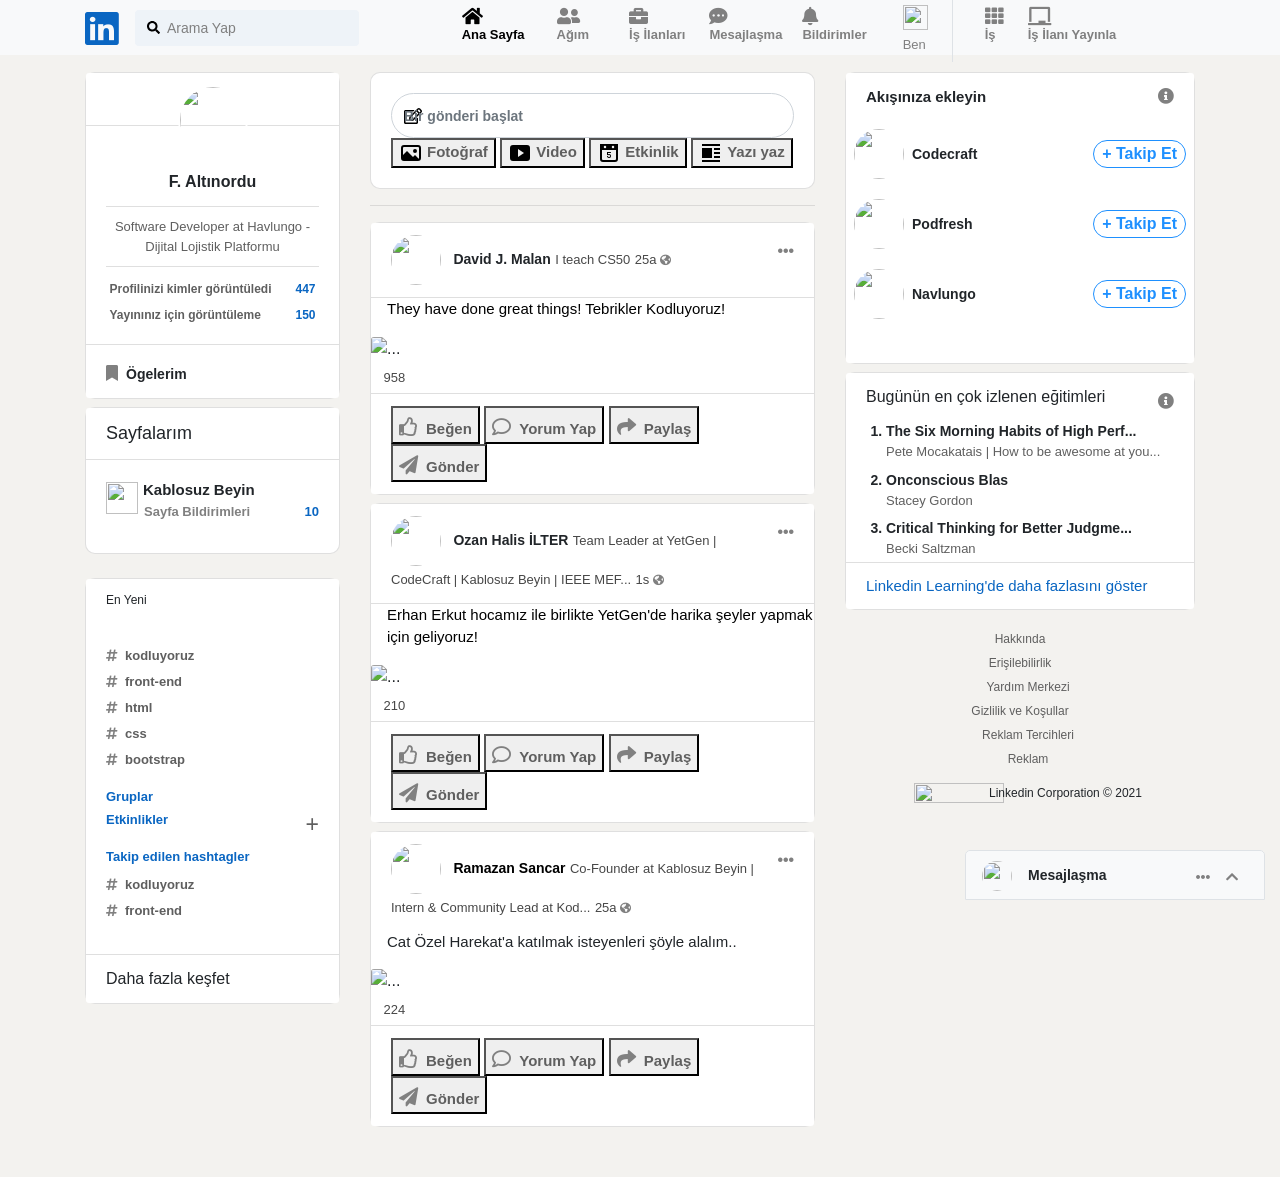
==== commit 4146dc46: "main-top" ====
--- a/bootstraplinkedinclone/index.html
+++ b/bootstraplinkedinclone/index.html
@@ -125,11 +125,11 @@
 
     <div style="margin-top:72px">
       <div class="container">
-        <div class="row">
+        <div class="row justify-content-center">
           <!-- sol panel -->
-          <div class="">
+          <div class="col-md-4 col-lg-3" >
             <!-- sol panel -->
-            <div class="card" style="width: 14rem">
+            <div class="card" >
               <div
                 class="card-header d-flex justify-content-center"
                 style="
@@ -156,33 +156,33 @@
                   text-align:center;
                     margin-bottom: 5px;
                     color: #5f5f5f;
+                    border-top: 1px solid rgba(0,0,0,.125);
+                    border-bottom: 1px solid rgba(0,0,0,.125);
+                    padding-top: 10px;
+                    padding-bottom: 10px;
+                    font-size: small;
                   "
                 >
                   Software Developer at Havlungo - Dijital Lojistik Platformu
                 </div>
-                <hr />
-                <div class="card-text">
+                <div class="card-text mt-2">
                   <div class="d-flex justify-content-between align-items-center">
-                    <span class="view">Profilinizi kimler görüntüledi </span
-                    ><span class=" view " style="color: #0a66c2"
-                      >447</span
-                    >
+                    <span class="view">Profilinizi kimler görüntüledi </span>
+                    <span class=" view ml-4" style="color: #0a66c2">447</span>
                   </div>
                   <div class="d-flex justify-content-between align-items-center mt-2">
-                    <span class="view">Yayınınız için görüntüleme </span
-                    ><span class="view " style="color: #0a66c2"
-                      >150</span
-                    >
-                  </div>
-                </div>
-              </div>
-              <div class="card-footer ">
+                    <span class="view">Yayınınız için görüntüleme </span>
+                    <span class="view ml-4" style="color: #0a66c2">150</span>
+                  </div>
+                </div>
+              </div>
+              <div class="card-footer  ">
                 <i class="fas fa-bookmark"></i
                 ><span style="font-size:14px;font-weight:bold;" class="mb-4 ml-2"
                   >Ögelerim</span>
               </div>
             </div>
-            <div class="card mt-2" style="width: 14rem">
+            <div class="card mt-2" >
               <div
                 class="card-header"
                 style="margin-bottom: -22px; font-size: 18px"
@@ -220,10 +220,7 @@
                 </div>
               </div>
             </div>
-            <div
-              class="card mt-4 sticky-top"
-              style="width: 14rem;"
-            >
+            <div class="card mt-4 sticky-top" >
               <div
                 class="card-header bg-white border-0"
                 style="font-size: 12px"
@@ -328,9 +325,7 @@
           </div>
   
           <!-- orta panel -->
-          <div class="col-6"
-            style=""
-          >
+          <div class="col-md-8 col-lg-5">
             <div class="card">
               <div class="card-body">
                 <input
@@ -545,67 +540,64 @@
           </div>
   
           <!-- sağ panel -->
-          <div class="">
-            <div class="card" style="width: 19rem">
-              <div class="card-header bg-white border-0">
-                <span>Akışınıza ekleyin</span
-                ><span><i class="fas fa-info-circle float-right"></i></span>
+          <div class="col-lg-4" >
+            <div class="card" >
+              <div class="card-header border-0 bg-white d-flex align-items-center justify-content-between mb-2" >
+                <span style="font-weight:bold;font-size: 15px;">Akışınıza ekleyin</span>
+                <span><i class="fas fa-info-circle" style="margin:0 !important"></i></span>
               </div>
               <div class="card-title">
-                <div class="ml-3">
+                <div class="d-flex align-items-center justify-content-between ml-2 mr-2 mb-2">
                   <img
                     src="https://media-exp1.licdn.com/dms/image/C4E0BAQFJFhz89Jkl1w/company-logo_200_200/0/1609603335789?e=1619654400&v=beta&t=m6mVHf05Zfd34UW8SBsvRz939Z_lxYUY3GilK-_MrCw"
                     style="width: 50px; height: 50px; border-radius: 50%"
                   />
-                  <div class="header ml-1" style="font-size: 14px"
+                  <div class="header ml-2" style="font-size: 14px;flex:1;"
                     >Codecraft</div
                   >
-                  <span class="float-right mr-3 mt-2"
+                  <span  class=""
                     ><button
-                      class=""
-                      style="border-radius: 50px"
+                      class="pl-2 pr-2"
+                      style="border-radius: 50px;background:white;color:dodgerblue;border:1px solid dodgerblue;outline:none;"
                     >
                       <strong>+ Takip Et</strong>
-                    </button></span
-                  >
+                    </button></span>
                 </div>
               </div>
               <div class="card-title">
-                <div class="ml-3">
+                <div class="d-flex align-items-center justify-content-between ml-2 mr-2 mb-2">
                   <img
                     src="https://media-exp1.licdn.com/dms/image/C4D0BAQF7ydVqrVTvqg/company-logo_200_200/0/1587802313117?e=1619654400&v=beta&t=2kFooBBTUCTVngrEWmktX1z6nI8EgX8nRdQNH8-vxww"
                     style="width: 50px; height: 50px; border-radius: 50%"
                   />
-                  <div class="header ml-1" style="font-size: 14px"
+                  <div class="header ml-2" style="font-size: 14px;flex:1;"
                     >Podfresh</div
                   >
-                  <span class="float-right mr-3 mt-2"
+                  <span  class=""
                     ><button
-                      class=""
-                      style="border-radius: 50px"
+                      class="pl-2 pr-2"
+                      style="border-radius: 50px;background:white;color:dodgerblue;border:1px solid dodgerblue;outline:none;"
                     >
                       <strong>+ Takip Et</strong>
-                    </button></span
-                  >
+                    </button></span>
                 </div>
               </div>
               <div class="card-title">
-                <div class="ml-3">
+                <div class="d-flex align-items-center justify-content-between ml-2 mr-2 mb-2">
                   <img
                     src="https://media-exp1.licdn.com/dms/image/C4D0BAQH1zDgdaC7alQ/company-logo_200_200/0/1578773895199?e=1619654400&v=beta&t=ke3I_LL-q5odDNzcfpiAsWTIjnqUk2BCVNQCI88BQqk"
                     style="width: 50px; height: 50px; border-radius: 50%"
                   />
-                  <div class="header ml-1" style="font-size: 14px"
+                  <div class="header ml-2" style="font-size: 14px;flex:1;"
                     >Navlungo</div
                   >
-                  <span class="float-right mr-3 mt-2"
+                  <span  class=""
                     ><button
-                      class=""
-                      style="border-radius: 50px"
+                      class="pl-2 pr-2"
+                      style="border-radius: 50px;background:white;color:dodgerblue;border:1px solid dodgerblue;outline:none;"
                     >
                       <strong>+ Takip Et</strong>
-                    </button></span
-                  >
+                    </button></span>
                 </div>
               </div>
               <div
--- a/bootstraplinkedinclone/css/style.css
+++ b/bootstraplinkedinclone/css/style.css
@@ -137,4 +137,16 @@
   position: -webkit-sticky;
   position: sticky;
   top: 70px !important;
+}
+
+.card-footer {
+  padding: .75rem 1.25rem;
+  background-color: white !important;
+  border-top: 1px solid rgba(0,0,0,.125);
+}
+.card-header {
+  padding: .75rem 1.25rem;
+  margin-bottom: 0;
+  background-color: white !important;
+  border-bottom: 1px solid rgba(0,0,0,.125);
 }
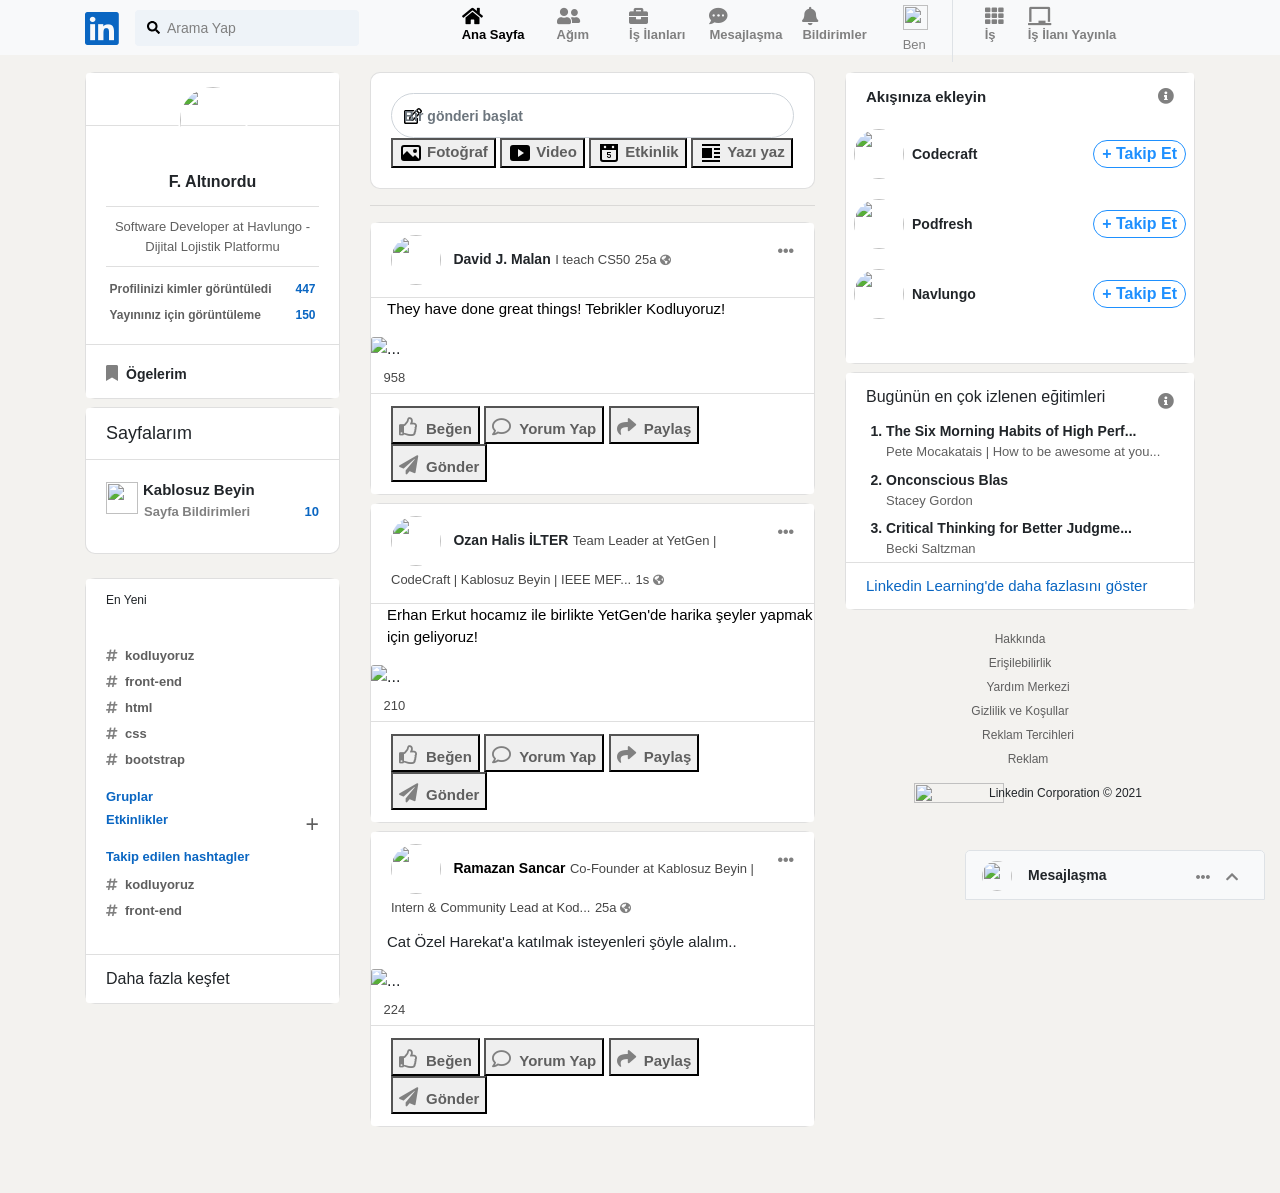
==== commit 4a0a38e3: "col aligned" ====
--- a/bootstraplinkedinclone/index.html
+++ b/bootstraplinkedinclone/index.html
@@ -125,9 +125,9 @@
 
     <div style="margin-top:72px">
       <div class="container">
-        <div class="row justify-content-center">
+        <div class="row ">
           <!-- sol panel -->
-          <div class="col-md-4 col-lg-3" >
+          <div class="col-sm-12 col-md-4 col-lg-3 mb-3" >
             <!-- sol panel -->
             <div class="card" >
               <div
@@ -325,7 +325,7 @@
           </div>
   
           <!-- orta panel -->
-          <div class="col-md-8 col-lg-5">
+          <div class="col-sm-12 col-md-8 col-lg-5 mb-3">
             <div class="card">
               <div class="card-body">
                 <input
@@ -540,7 +540,7 @@
           </div>
   
           <!-- sağ panel -->
-          <div class="col-lg-4" >
+          <div class="col-sm-12 col-md-4 col-lg-4 mb-3" >
             <div class="card" >
               <div class="card-header border-0 bg-white d-flex align-items-center justify-content-between mb-2" >
                 <span style="font-weight:bold;font-size: 15px;">Akışınıza ekleyin</span>
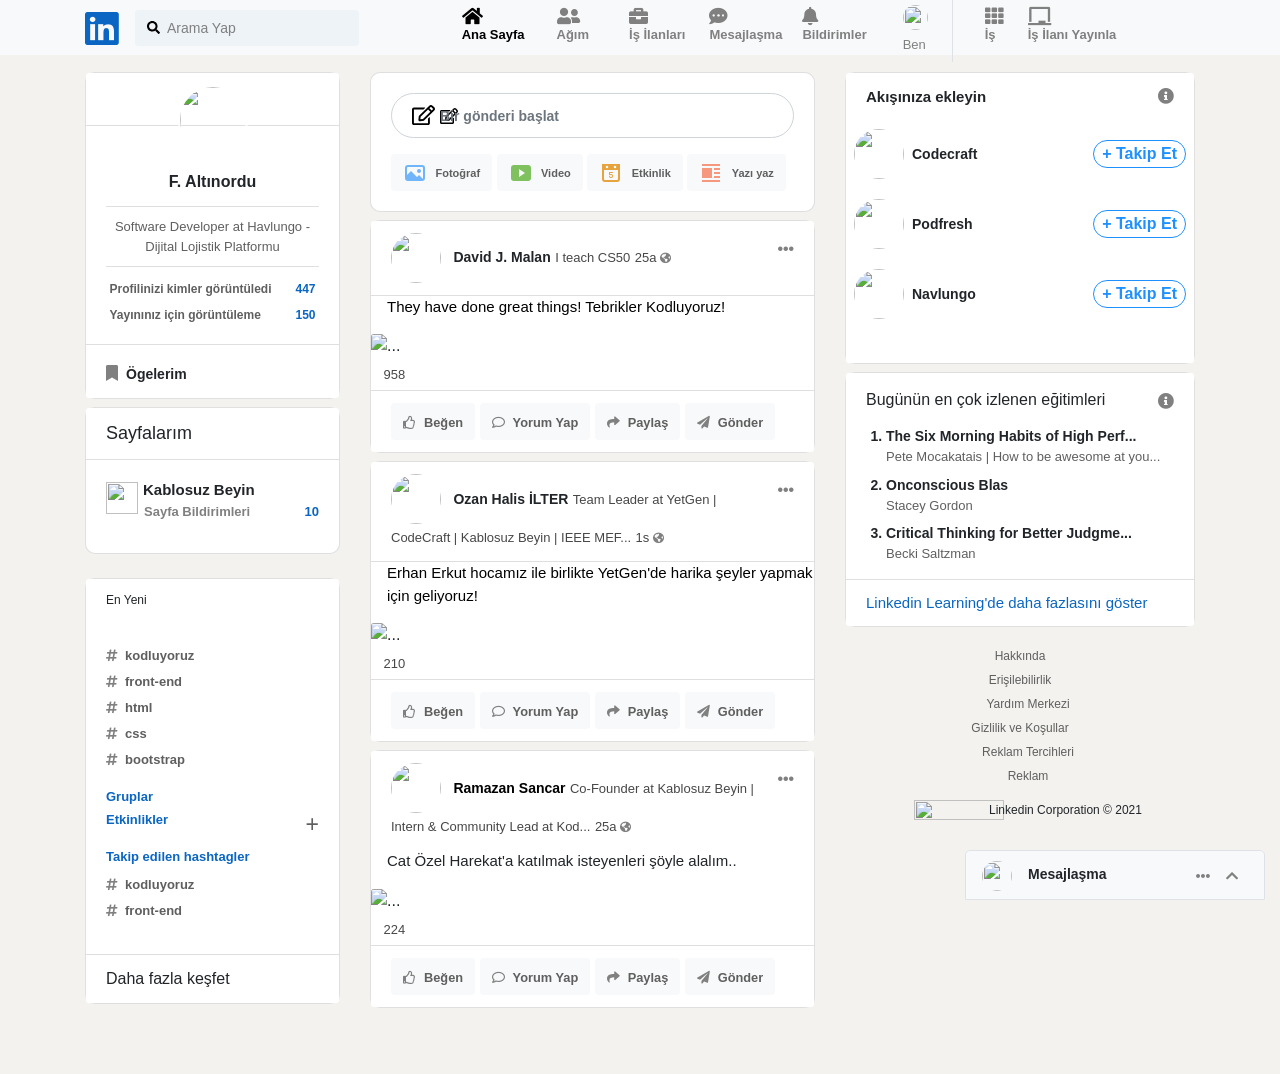
==== commit 35686892: "main part" ====
--- a/bootstraplinkedinclone/index.html
+++ b/bootstraplinkedinclone/index.html
@@ -93,10 +93,11 @@
               aria-expanded="false"
             >
               <img
-                src="https://media-exp1.licdn.com/dms/image/C4D03AQFpMjVJ_N2wRQ/profile-displayphoto-shrink_100_100/0/1582787654653?e=1616630400&v=beta&t=C1X2NxhcN0R0GmELl1Ew7BeOoyGbwJXCw8c7lHm6XuA"
+                src="https://media-exp1.licdn.com/dms/image/C4D03AQH3HycY6Z-Ljw/profile-displayphoto-shrink_100_100/0/1617648280033?e=1624492800&v=beta&t=_OLQvuf_HORhX6U0A4-w5iLdofZhjVh6WWI35XJ0HFE"
                 style="
                   width: 25px;
                   height: 25px;
+                  border-radius:50%;
                 "
               />
               <div
@@ -327,49 +328,53 @@
           <!-- orta panel -->
           <div class="col-sm-12 col-md-8 col-lg-5 mb-3">
             <div class="card">
-              <div class="card-body">
-                <input
-                  type="text"
-                  class="form-control content"
-                  placeholder="Bir gönderi başlat"
-                />
-                <span
-                  ><button class="mediatext">
+              <div class="card-body">                             
+                <input type="text" class="form-control content pl-5" placeholder="Bir gönderi başlat"/>
+                
+                <span>
+                  <button class="mediatext mt-3 btn btn-outline-secondary bg-light border-0">
                     <svg xmlns="http://www.w3.org/2000/svg" viewBox="0 0 24 24" data-supported-dps="24x24" width="24" height="24" focusable="false">
-    <path d="M19 4H5a3 3 0 00-3 3v10a3 3 0 003 3h14a3 3 0 003-3V7a3 3 0 00-3-3zm1 13a1 1 0 01-.29.71L16 14l-2 2-6-6-4 4V7a1 1 0 011-1h14a1 1 0 011 1zm-2-7a2 2 0 11-2-2 2 2 0 012 2z"></path>
-  </svg><span class="ml-1 mediatext">Fotoğraf</span>
-                  </button></span
-                >
-                <span
-                  ><button class="mediatext">
+                    <path d="M19 4H5a3 3 0 00-3 3v10a3 3 0 003 3h14a3 3 0 003-3V7a3 3 0 00-3-3zm1 13a1 1 0 01-.29.71L16 14l-2 2-6-6-4 4V7a1 1 0 011-1h14a1 1 0 011 1zm-2-7a2 2 0 11-2-2 2 2 0 012 2z"></path>
+                    </svg>
+                    <span class="ml-1 mediatext">Fotoğraf</span>
+                  </button>
+                </span>
+
+                <span>
+                  <button class="mediatext mt-3 btn btn-outline-secondary bg-light border-0">
                     <svg xmlns="http://www.w3.org/2000/svg" viewBox="0 0 24 24" data-supported-dps="24x24" width="24" height="24" focusable="false">
-    <path d="M19 4H5a3 3 0 00-3 3v10a3 3 0 003 3h14a3 3 0 003-3V7a3 3 0 00-3-3zm-9 12V8l6 4z"></path>
-  </svg><span class="ml-1 mediatext">Video</span>
-                  </button></span
-                >
-                <span
-                  ><button class="mediatext">
-  <svg xmlns="http://www.w3.org/2000/svg" viewBox="0 0 24 24" data-supported-dps="24x24" width="24" height="24" focusable="false">
-    <path d="M3 3v15a3 3 0 003 3h12a3 3 0 003-3V3zm13 1.75A1.25 1.25 0 1114.75 6 1.25 1.25 0 0116 4.75zm-8 0A1.25 1.25 0 116.75 6 1.25 1.25 0 018 4.75zM19 18a1 1 0 01-1 1H6a1 1 0 01-1-1V9h14zm-5.9-3a1 1 0 00-1-1H12a3.12 3.12 0 00-1 .2l-1-.2v-3h3.9v1H11v1.15a3.7 3.7 0 011.05-.15 1.89 1.89 0 012 1.78V15a1.92 1.92 0 01-1.84 2H12a1.88 1.88 0 01-2-1.75 1 1 0 010-.25h1a.89.89 0 001 1h.1a.94.94 0 001-.88z"></path>
-  </svg><span class="ml-1 mediatext">Etkinlik</span>
-                  </button></span
-                >
-                <span
-                  ><button class="mediatext">
-  <svg xmlns="http://www.w3.org/2000/svg" viewBox="0 0 24 24" data-supported-dps="24x24" fill="" width="24" height="24" focusable="false">
-    <path d="M21 3v2H3V3zm-6 6h6V7h-6zm0 4h6v-2h-6zm0 4h6v-2h-6zM3 21h18v-2H3zM13 7H3v10h10z"></path>
-  </svg><span class="ml-1 mediatext">Yazı yaz</span>
-                  </button></span
-                >
-              </div>
-            </div>
-            <div>
-              <hr />
-            </div>
-            <div class="card">
+                    <path d="M19 4H5a3 3 0 00-3 3v10a3 3 0 003 3h14a3 3 0 003-3V7a3 3 0 00-3-3zm-9 12V8l6 4z"></path>
+                    </svg>
+                    <span class="ml-1 mediatext">Video</span>
+                  </button>
+                </span>
+
+                <span >
+                  <button class="mediatext mt-3 btn btn-outline-secondary bg-light border-0">
+                    <svg xmlns="http://www.w3.org/2000/svg" viewBox="0 0 24 24" data-supported-dps="24x24" width="24" height="24" focusable="false">
+                      <path d="M3 3v15a3 3 0 003 3h12a3 3 0 003-3V3zm13 1.75A1.25 1.25 0 1114.75 6 1.25 1.25 0 0116 4.75zm-8 0A1.25 1.25 0 116.75 6 1.25 1.25 0 018 4.75zM19 18a1 1 0 01-1 1H6a1 1 0 01-1-1V9h14zm-5.9-3a1 1 0 00-1-1H12a3.12 3.12 0 00-1 .2l-1-.2v-3h3.9v1H11v1.15a3.7 3.7 0 011.05-.15 1.89 1.89 0 012 1.78V15a1.92 1.92 0 01-1.84 2H12a1.88 1.88 0 01-2-1.75 1 1 0 010-.25h1a.89.89 0 001 1h.1a.94.94 0 001-.88z"></path>
+                    </svg>
+                    <span class="ml-1 mediatext">Etkinlik</span>
+                  </button>
+                </span>
+
+                <span>
+                  <button class="mediatext mt-3 btn btn-outline-secondary bg-light border-0">
+                    <svg xmlns="http://www.w3.org/2000/svg" viewBox="0 0 24 24" data-supported-dps="24x24" fill="" width="24" height="24" focusable="false">
+                      <path d="M21 3v2H3V3zm-6 6h6V7h-6zm0 4h6v-2h-6zm0 4h6v-2h-6zM3 21h18v-2H3zM13 7H3v10h10z"></path>
+                    </svg>
+                    <span class="ml-1 mediatext">Yazı yaz</span>
+                  </button>
+                </span>
+
+              </div>
+            </div>
+          
+          
+            <div class="card mt-2">
               <div class="card-header">
                 <span>
-                <img src="https://media-exp1.licdn.com/dms/image/C4E03AQEq7HNPXtEvvw/profile-displayphoto-shrink_200_200/0/1596227507685?e=1617235200&v=beta&t=Br4sHpegbSSX-GR1RnrEqRrZxTr55k3R80qTImOV0i0" class="postphoto">
+                <img src="https://media-exp1.licdn.com/dms/image/C4D03AQH3HycY6Z-Ljw/profile-displayphoto-shrink_100_100/0/1617648280033?e=1624492800&v=beta&t=_OLQvuf_HORhX6U0A4-w5iLdofZhjVh6WWI35XJ0HFE" class="postphoto">
                 <span class="posttext"><a href="https://www.linkedin.com/in/malan/" target="_blank" style="color: #212529;">David J. Malan</a></span>
                 <span class="float-right">
                   <i class="fas fa-ellipsis-h fa-md"></i>
@@ -393,40 +398,42 @@
                 <span class="" style="font-family:-apple-system, BlinkMacSystemFont, 'Segoe UI', Roboto, Oxygen, Ubuntu, Cantarell, 'Open Sans', 'Helvetica Neue', sans-serif; font-size: 13px; color: #474747;"><img src="https://static-exp1.licdn.com/sc/h/7fx9nkd7mx8avdpqm5hqcbi97" alt="">  958</span>
                 <div class="card-footer bg-white mt-1">
                   <span
-                  ><button class="ref">
-                    <i class="far fa-thumbs-up fa-md" style="font-size: 1.2rem"
-                      ><span class="ml-2 mediatext">Beğen</span></i
-                    >
-                  </button></span
-                >
-                                <span
-                  ><button class="ref">
-                    <i class="far fa-comment fa-md" style="font-size: 1.2rem"
-                      ><span class="ml-2 mediatext">Yorum Yap</span></i
-                    >
-                  </button></span
-                >
-                                <span
-                  ><button class="ref">
-                    <i class="fas fa-share fa-md" style="font-size: 1.2rem"
-                      ><span class="ml-2 mediatext">Paylaş</span></i
-                    >
-                  </button></span
-                >
-                                <span
-                  ><button class="ref">
-                    <i class="fas fa-paper-plane fa-md" style="font-size: 1.2rem"
-                      ><span class="ml-2 mediatext">Gönder</span></i
-                    >
-                  </button></span
-                >
-                </div>
-              </div>
-            </div>
+                  ><button class="ref btn btn-outline-secondary bg-light border-0">
+                    <i class="far fa-thumbs-up fa-md btnsizetext" 
+                      ><span class="ml-2 mediatext btnsizetext" >Beğen</span></i
+                    >
+                  </button></span
+                >
+                                <span
+                  ><button class="ref btn btn-outline-secondary bg-light border-0">
+                    <i class="far fa-comment fa-md btnsizetext" 
+                      ><span class="ml-2 mediatext btnsizetext" >Yorum Yap</span></i
+                    >
+                  </button></span
+                >
+                                <span
+                  ><button class="ref btn btn-outline-secondary bg-light border-0">
+                    <i class="fas fa-share fa-md btnsizetext" 
+                      ><span class="ml-2 mediatext btnsizetext" >Paylaş</span></i
+                    >
+                  </button></span
+                >
+                                <span
+                  ><button class="ref btn btn-outline-secondary bg-light border-0">
+                    <i class="fas fa-paper-plane fa-md btnsizetext" 
+                      ><span class="ml-2 mediatext btnsizetext" >Gönder</span></i
+                    >
+                  </button></span
+                >
+                </div>
+              </div>
+            </div>
+
+
             <div class="card mt-2">
               <div class="card-header">
                 <span>
-                <img src="https://media-exp1.licdn.com/dms/image/C4D03AQElb-DNAAEmdw/profile-displayphoto-shrink_100_100/0/1612346194572?e=1617840000&v=beta&t=h3L8-3LHbhYLbAv1rsO744OwtBSZmYXvsEqdEEPrQyU" class="postphoto">
+                <img src="https://media-exp1.licdn.com/dms/image/C4D03AQH3HycY6Z-Ljw/profile-displayphoto-shrink_100_100/0/1617648280033?e=1624492800&v=beta&t=_OLQvuf_HORhX6U0A4-w5iLdofZhjVh6WWI35XJ0HFE" class="postphoto">
                 <span class="posttext"><a href="https://www.linkedin.com/in/ozanhalis/" target="_blank" style="color: #212529;">Ozan Halis İLTER</a></span>
                 <span class="float-right">
                   <i class="fas fa-ellipsis-h fa-md"></i>
@@ -450,40 +457,42 @@
                 <span class="" style="font-family:-apple-system, BlinkMacSystemFont, 'Segoe UI', Roboto, Oxygen, Ubuntu, Cantarell, 'Open Sans', 'Helvetica Neue', sans-serif; font-size: 13px; color: #474747;"><img src="https://static-exp1.licdn.com/sc/h/7fx9nkd7mx8avdpqm5hqcbi97" alt="">  210</span>
                 <div class="card-footer bg-white mt-1">
                   <span
-                  ><button class="ref">
-                    <i class="far fa-thumbs-up fa-md" style="font-size: 1.2rem"
-                      ><span class="ml-2 mediatext">Beğen</span></i
-                    >
-                  </button></span
-                >
-                                <span
-                  ><button class="ref">
-                    <i class="far fa-comment fa-md" style="font-size: 1.2rem"
-                      ><span class="ml-2 mediatext">Yorum Yap</span></i
-                    >
-                  </button></span
-                >
-                                <span
-                  ><button class="ref">
-                    <i class="fas fa-share fa-md" style="font-size: 1.2rem"
-                      ><span class="ml-2 mediatext">Paylaş</span></i
-                    >
-                  </button></span
-                >
-                                <span
-                  ><button class="ref">
-                    <i class="fas fa-paper-plane fa-md" style="font-size: 1.2rem"
-                      ><span class="ml-2 mediatext">Gönder</span></i
-                    >
-                  </button></span
-                >
-                </div>
-              </div>
-            </div>
+                  ><button class="ref btn btn-outline-secondary bg-light border-0">
+                    <i class="far fa-thumbs-up fa-md btnsizetext" 
+                      ><span class="ml-2 mediatext btnsizetext">Beğen</span></i
+                    >
+                  </button></span
+                >
+                                <span
+                  ><button class="ref btn btn-outline-secondary bg-light border-0">
+                    <i class="far fa-comment fa-md btnsizetext" 
+                      ><span class="ml-2 mediatext btnsizetext">Yorum Yap</span></i
+                    >
+                  </button></span
+                >
+                                <span
+                  ><button class="ref btn btn-outline-secondary bg-light border-0">
+                    <i class="fas fa-share fa-md btnsizetext" 
+                      ><span class="ml-2 mediatext btnsizetext">Paylaş</span></i
+                    >
+                  </button></span
+                >
+                                <span
+                  ><button class="ref btn btn-outline-secondary bg-light border-0">
+                    <i class="fas fa-paper-plane fa-md btnsizetext" 
+                      ><span class="ml-2 mediatext btnsizetext">Gönder</span></i
+                    >
+                  </button></span
+                >
+                </div>
+              </div>
+            </div>
+
+
               <div class="card mt-2">
               <div class="card-header bg-white border-0">
                 <span>
-                <img src="https://media-exp1.licdn.com/dms/image/C4E03AQH4JkiPZoa8rA/profile-displayphoto-shrink_200_200/0/1599749901304?e=1617840000&v=beta&t=f7PcMP3AD9cAr7oMWdgIxVW4XESNdh2R_7alX7oVltY" class="postphoto">
+                <img src="https://media-exp1.licdn.com/dms/image/C4D03AQH3HycY6Z-Ljw/profile-displayphoto-shrink_100_100/0/1617648280033?e=1624492800&v=beta&t=_OLQvuf_HORhX6U0A4-w5iLdofZhjVh6WWI35XJ0HFE" class="postphoto">
                 <span class="posttext"><a href="https://www.linkedin.com/in/ramazansancar/" target="_blank" style="color: black;">Ramazan Sancar</a></span>
                 <span class="float-right">
                   <i class="fas fa-ellipsis-h fa-md"></i>
@@ -497,7 +506,7 @@
                 </p>
                 <div>
                 <img
-                  src="https://media-exp1.licdn.com/dms/image/C4D22AQEm8KJthEJcwA/feedshare-shrink_800/0/1608202571866?e=1615420800&v=beta&t=YvPxACnfgaojpTgKIaeOd_apcdEzTVS82cM-kJYKv4U"
+                  src="https://miro.medium.com/max/1080/1*gdDWFSvHDt57DS2zsh_0Bg.png"
                   class="card-img-top mb-1"
                   alt="..."
                 />
@@ -507,30 +516,30 @@
                 <span class="" style="font-family:-apple-system, BlinkMacSystemFont, 'Segoe UI', Roboto, Oxygen, Ubuntu, Cantarell, 'Open Sans', 'Helvetica Neue', sans-serif; font-size: 13px; color: #474747;"><img src="https://static-exp1.licdn.com/sc/h/7fx9nkd7mx8avdpqm5hqcbi97" alt="">  224</span>
                 <div class="card-footer bg-white mt-1">
                   <span
-                  ><button class="ref">
-                    <i class="far fa-thumbs-up fa-md" style="font-size: 1.2rem"
-                      ><span class="ml-2 mediatext">Beğen</span></i
-                    >
-                  </button></span
-                >
-                                <span
-                  ><button class="ref">
-                    <i class="far fa-comment fa-md" style="font-size: 1.2rem"
-                      ><span class="ml-2 mediatext">Yorum Yap</span></i
-                    >
-                  </button></span
-                >
-                                <span
-                  ><button class="ref">
-                    <i class="fas fa-share fa-md" style="font-size: 1.2rem"
-                      ><span class="ml-2 mediatext">Paylaş</span></i
-                    >
-                  </button></span
-                >
-                                <span
-                  ><button class="ref">
-                    <i class="fas fa-paper-plane fa-md" style="font-size: 1.2rem"
-                      ><span class="ml-2 mediatext">Gönder</span></i
+                  ><button class="ref btn btn-outline-secondary bg-light border-0">
+                    <i class="far fa-thumbs-up fa-md btnsizetext" 
+                      ><span class="ml-2 mediatext btnsizetext ">Beğen</span></i
+                    >
+                  </button></span
+                >
+                                <span
+                  ><button class="ref btn btn-outline-secondary bg-light border-0">
+                    <i class="far fa-comment fa-md btnsizetext" 
+                      ><span class="ml-2 mediatext btnsizetext">Yorum Yap</span></i
+                    >
+                  </button></span
+                >
+                                <span
+                  ><button class="ref btn btn-outline-secondary bg-light border-0">
+                    <i class="fas fa-share fa-md btnsizetext" 
+                      ><span class="ml-2 mediatext btnsizetext">Paylaş</span></i
+                    >
+                  </button></span
+                >
+                                <span
+                  ><button class="ref btn btn-outline-secondary bg-light border-0">
+                    <i class="fas fa-paper-plane fa-md btnsizetext" 
+                      ><span class="ml-2 mediatext btnsizetext">Gönder</span></i
                     >
                   </button></span
                 >
@@ -540,7 +549,7 @@
           </div>
   
           <!-- sağ panel -->
-          <div class="col-sm-12 col-md-4 col-lg-4 mb-3" >
+          <div class="col-sm-12 col-md-12 col-lg-4 mb-3">
             <div class="card" >
               <div class="card-header border-0 bg-white d-flex align-items-center justify-content-between mb-2" >
                 <span style="font-weight:bold;font-size: 15px;">Akışınıza ekleyin</span>
@@ -608,11 +617,11 @@
               </div>
             </div>
             <div class="card mt-2" style="">
-              <div class="card-header bg-white border-0">
-                <span>Bugünün en çok izlenen eğitimleri</span
-                ><span><i class="fas fa-info-circle float-right"></i></span>
-              </div>
-              <div class="card-title">
+              <div class="card-header bg-white border-0 d-flex align-items-center justify-content-between">
+                <span>Bugünün en çok izlenen eğitimleri</span>
+                <span><i class="fas fa-info-circle"></i></span>
+              </div>
+              <div class="card-title mb-4">
                 <ol>
                   <li>
                     The Six Morning Habits of High Perf...
--- a/bootstraplinkedinclone/css/style.css
+++ b/bootstraplinkedinclone/css/style.css
@@ -149,4 +149,32 @@
   margin-bottom: 0;
   background-color: white !important;
   border-bottom: 1px solid rgba(0,0,0,.125);
+}
+.col-sm-12.col-md-8.col-lg-5.mb-3 .card .card-body input {
+  background-image: url("../assets/edit-regular.svg");
+  background-repeat: no-repeat;
+  background-position: left 20px center;
+  background-size: 23px;
+}
+
+.col-sm-12.col-md-8.col-lg-5.mb-3 .card .card-body span button * {
+  font-size: 11px;
+  font-weight: 700;
+}
+
+
+.col-sm-12.col-md-8.col-lg-5.mb-3 .card .card-body span:nth-of-type(1) button svg {
+  fill:#70B5F9;
+}
+.col-sm-12.col-md-8.col-lg-5.mb-3 .card .card-body span:nth-of-type(2) button svg {
+  fill:#7FC15E;
+}
+.col-sm-12.col-md-8.col-lg-5.mb-3 .card .card-body span:nth-of-type(3) button svg {
+  fill:#E7A33E;
+}
+.col-sm-12.col-md-8.col-lg-5.mb-3 .card .card-body span:nth-of-type(4) button svg {
+  fill:#F5987E ;
+}
+.btnsizetext {
+  font-size: 0.8rem;
 }
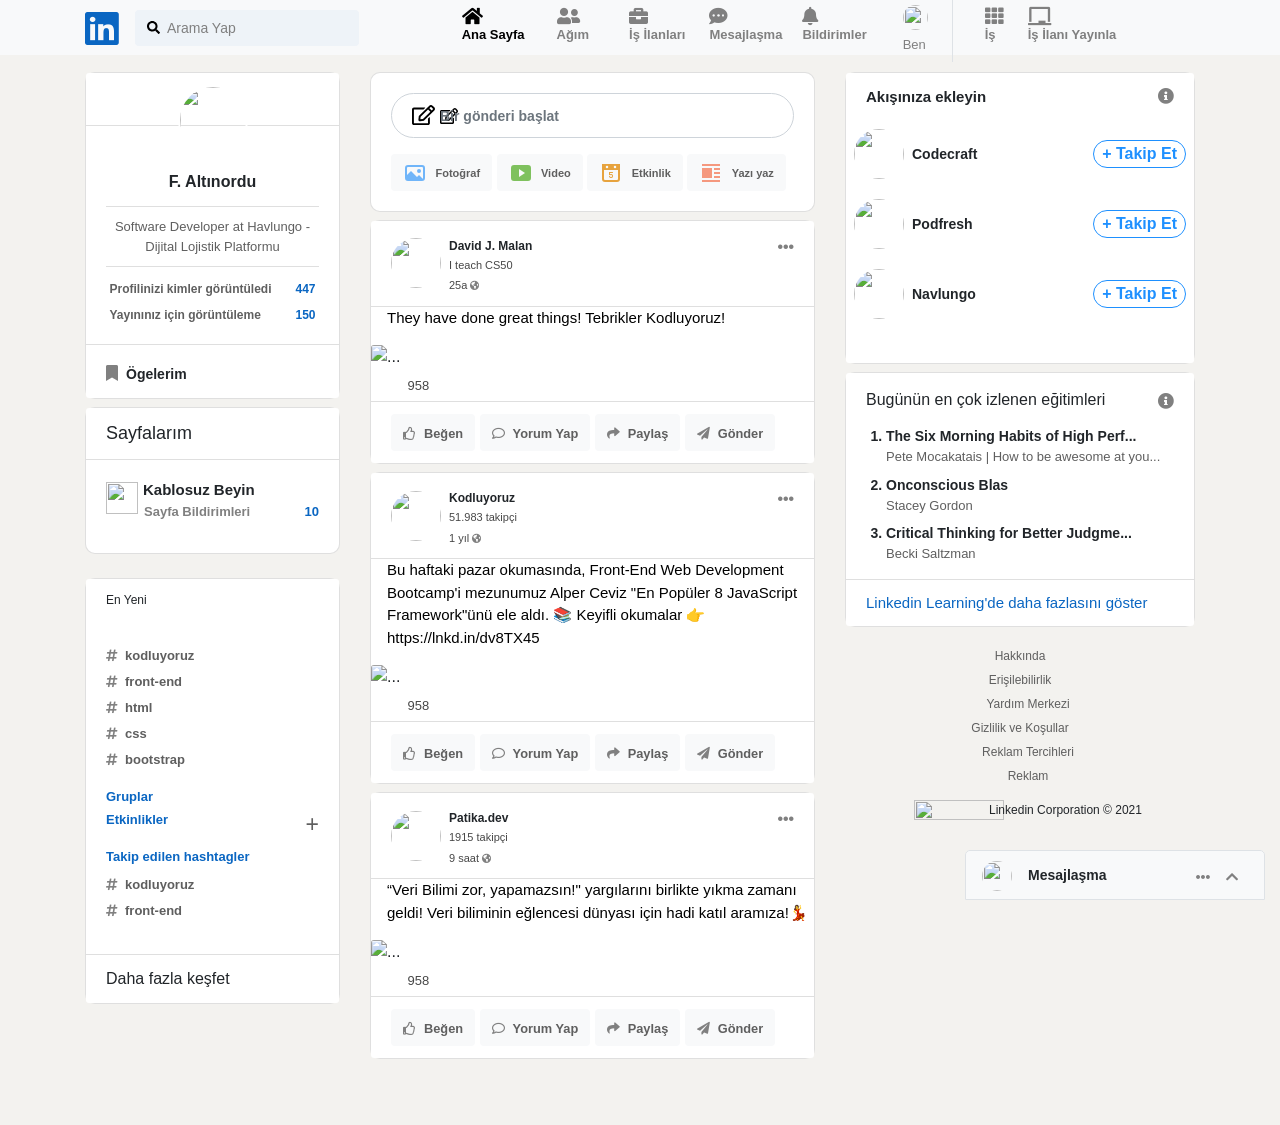
==== commit 838f6bea: "improvements" ====
--- a/bootstraplinkedinclone/index.html
+++ b/bootstraplinkedinclone/index.html
@@ -18,6 +18,7 @@
       crossorigin="anonymous"
     />
   </head>
+
   <body class="body">
     <!-- navbar -->
     <nav class="fixed-top navbar navbar-expand-lg navbar-light bg-light navbarbg mb-5">
@@ -150,7 +151,7 @@
               </div>
               <div class="card-body mt-4 d-flex flex-column align-items-center">
                 <p class="card-title header">
-                  <a href="https://www.linkedin.com/in/cengizcmataraci/" target="_blank" style="color: #212529;">F. Altınordu</a>
+                  <a href="https://www.linkedin.com/in/faltinordu/" target="_blank" style="color: #212529;">F. Altınordu</a>
                 </p>
                 <div
                   style="
@@ -372,16 +373,24 @@
           
           
             <div class="card mt-2">
-              <div class="card-header">
-                <span>
+              <div class="card-header d-flex align-items-center position-relative">
+                
                 <img src="https://media-exp1.licdn.com/dms/image/C4D03AQH3HycY6Z-Ljw/profile-displayphoto-shrink_100_100/0/1617648280033?e=1624492800&v=beta&t=_OLQvuf_HORhX6U0A4-w5iLdofZhjVh6WWI35XJ0HFE" class="postphoto">
-                <span class="posttext"><a href="https://www.linkedin.com/in/malan/" target="_blank" style="color: #212529;">David J. Malan</a></span>
-                <span class="float-right">
+                
+                <span class="position-absolute" style="right:20px;top:10px">
                   <i class="fas fa-ellipsis-h fa-md"></i>
                 </span>
-                <span class="" style="font-family:-apple-system, BlinkMacSystemFont, 'Segoe UI', Roboto, Oxygen, Ubuntu, Cantarell, 'Open Sans', 'Helvetica Neue', sans-serif; font-size: 13px; color: #474747;">I teach CS50</span>
-                <span class="" style="font-family:-apple-system, BlinkMacSystemFont, 'Segoe UI', Roboto, Oxygen, Ubuntu, Cantarell, 'Open Sans', 'Helvetica Neue', sans-serif; font-size: 13px; color: #474747;">25a  <i class="fas fa-globe-americas fa-sm"></i></span>
-              </div>
+                
+                <div class="ml-2 d-flex flex-column">
+                  <span class=""><a href="https://www.linkedin.com/in/malan/" target="_blank" style="color: #212529; font-weight: 700; font-size: 12px;">David J. Malan</a></span>
+                  
+                  <span class="" style="font-family:-apple-system, BlinkMacSystemFont, 'Segoe UI', Roboto, Oxygen, Ubuntu, Cantarell, 'Open Sans', 'Helvetica Neue', sans-serif; font-size: 11px; color: #474747;">I teach CS50</span>
+
+                  <span class="" style="font-family:-apple-system, BlinkMacSystemFont, 'Segoe UI', Roboto, Oxygen, Ubuntu, Cantarell, 'Open Sans', 'Helvetica Neue', sans-serif; font-size: 11px; color: #474747;">25a  <i class="fas fa-globe-americas fa-sm"></i></span>
+                </div>
+                
+              </div>
+              
               <div>
                 <p class="card-text ml-3" style="font-family: -apple-system, BlinkMacSystemFont, 'Segoe UI', Roboto, Oxygen, Ubuntu, Cantarell, 'Open Sans', 'Helvetica Neue', sans-serif; font-size: 15px; color: black;">
                   They have done great things! Tebrikler Kodluyoruz!
@@ -393,9 +402,9 @@
                   alt="..."
                 />
                 </div>
-                <span class=""><img src="https://static-exp1.licdn.com/sc/h/d310t2g24pvdy4pt1jkedo4yb" alt=""></span>
-                <span class=""><img src="https://static-exp1.licdn.com/sc/h/5thsbmikm6a8uov24ygwd914f" alt=""></span>
-                <span class="" style="font-family:-apple-system, BlinkMacSystemFont, 'Segoe UI', Roboto, Oxygen, Ubuntu, Cantarell, 'Open Sans', 'Helvetica Neue', sans-serif; font-size: 13px; color: #474747;"><img src="https://static-exp1.licdn.com/sc/h/7fx9nkd7mx8avdpqm5hqcbi97" alt="">  958</span>
+                <span class="ml-3"><img src="https://static-exp1.licdn.com/sc/h/d310t2g24pvdy4pt1jkedo4yb" alt=""></span>
+                <span class="ml-1"><img src="https://static-exp1.licdn.com/sc/h/5thsbmikm6a8uov24ygwd914f" alt=""></span>
+                <span class="ml-1" style="font-family:-apple-system, BlinkMacSystemFont, 'Segoe UI', Roboto, Oxygen, Ubuntu, Cantarell, 'Open Sans', 'Helvetica Neue', sans-serif; font-size: 13px; color: #474747;"><img src="https://static-exp1.licdn.com/sc/h/7fx9nkd7mx8avdpqm5hqcbi97" alt="">  958</span>
                 <div class="card-footer bg-white mt-1">
                   <span
                   ><button class="ref btn btn-outline-secondary bg-light border-0">
@@ -429,117 +438,132 @@
               </div>
             </div>
 
-
             <div class="card mt-2">
-              <div class="card-header">
-                <span>
-                <img src="https://media-exp1.licdn.com/dms/image/C4D03AQH3HycY6Z-Ljw/profile-displayphoto-shrink_100_100/0/1617648280033?e=1624492800&v=beta&t=_OLQvuf_HORhX6U0A4-w5iLdofZhjVh6WWI35XJ0HFE" class="postphoto">
-                <span class="posttext"><a href="https://www.linkedin.com/in/ozanhalis/" target="_blank" style="color: #212529;">Ozan Halis İLTER</a></span>
-                <span class="float-right">
+              <div class="card-header d-flex align-items-center position-relative">
+                
+                <img src="https://media-exp1.licdn.com/dms/image/C4D0BAQESbIWC6kfCHA/company-logo_200_200/0/1593430671688?e=1626912000&v=beta&t=wi2Zr3l_qDepH-_rm-vtj169iAJcor46S_jC6-coSko" class="postphoto">
+                
+                <span class="position-absolute" style="right:20px;top:10px">
                   <i class="fas fa-ellipsis-h fa-md"></i>
                 </span>
-                <span class="" style="font-family:-apple-system, BlinkMacSystemFont, 'Segoe UI', Roboto, Oxygen, Ubuntu, Cantarell, 'Open Sans', 'Helvetica Neue', sans-serif; font-size: 13px; color: #474747;">Team Leader at YetGen | CodeCraft | Kablosuz Beyin | IEEE MEF...</span>
-                <span class="" style="font-family:-apple-system, BlinkMacSystemFont, 'Segoe UI', Roboto, Oxygen, Ubuntu, Cantarell, 'Open Sans', 'Helvetica Neue', sans-serif; font-size: 13px; color: #474747;">1s  <i class="fas fa-globe-americas fa-sm"></i></span>
-              </div>
+                
+                <div class="ml-2 d-flex flex-column">
+                  <span class=""><a href="https://www.linkedin.com/in/malan/" target="_blank" style="color: #212529; font-weight: 700; font-size: 12px;">Kodluyoruz</a></span>
+                  
+                  <span class="" style="font-family:-apple-system, BlinkMacSystemFont, 'Segoe UI', Roboto, Oxygen, Ubuntu, Cantarell, 'Open Sans', 'Helvetica Neue', sans-serif; font-size: 11px; color: #474747;">51.983 takipçi</span>
+
+                  <span class="" style="font-family:-apple-system, BlinkMacSystemFont, 'Segoe UI', Roboto, Oxygen, Ubuntu, Cantarell, 'Open Sans', 'Helvetica Neue', sans-serif; font-size: 11px; color: #474747;">1 yıl  <i class="fas fa-globe-americas fa-sm"></i></span>
+                </div>
+                
+              </div>
+              
               <div>
                 <p class="card-text ml-3" style="font-family: -apple-system, BlinkMacSystemFont, 'Segoe UI', Roboto, Oxygen, Ubuntu, Cantarell, 'Open Sans', 'Helvetica Neue', sans-serif; font-size: 15px; color: black;">
-                  Erhan Erkut hocamız ile birlikte YetGen'de harika şeyler yapmak için geliyoruz!
+                  Bu haftaki pazar okumasında, Front-End Web Development Bootcamp'i mezunumuz Alper Ceviz "En Popüler 8 JavaScript Framework"ünü ele aldı. 📚
+                  Keyifli okumalar 👉 https://lnkd.in/dv8TX45
                 </p>
                 <div>
                 <img
-                  src="https://miro.medium.com/max/1080/1*gdDWFSvHDt57DS2zsh_0Bg.png"
+                  src="https://media-exp1.licdn.com/dms/image/sync/C4D27AQEdYYGo776J3w/articleshare-shrink_800/0/1618745318769?e=1618862400&v=beta&t=4zSqEOYjA6KiUL-w6yC5TeUsd36fYYIIWDvu27fyR1Q"
                   class="card-img-top mb-1"
                   alt="..."
                 />
                 </div>
-                <span class=""><img src="https://static-exp1.licdn.com/sc/h/d310t2g24pvdy4pt1jkedo4yb" alt=""></span>
-                <span class=""><img src="https://static-exp1.licdn.com/sc/h/5thsbmikm6a8uov24ygwd914f" alt=""></span>
-                <span class="" style="font-family:-apple-system, BlinkMacSystemFont, 'Segoe UI', Roboto, Oxygen, Ubuntu, Cantarell, 'Open Sans', 'Helvetica Neue', sans-serif; font-size: 13px; color: #474747;"><img src="https://static-exp1.licdn.com/sc/h/7fx9nkd7mx8avdpqm5hqcbi97" alt="">  210</span>
+                <span class="ml-3"><img src="https://static-exp1.licdn.com/sc/h/d310t2g24pvdy4pt1jkedo4yb" alt=""></span>
+                <span class="ml-1"><img src="https://static-exp1.licdn.com/sc/h/5thsbmikm6a8uov24ygwd914f" alt=""></span>
+                <span class="ml-1" style="font-family:-apple-system, BlinkMacSystemFont, 'Segoe UI', Roboto, Oxygen, Ubuntu, Cantarell, 'Open Sans', 'Helvetica Neue', sans-serif; font-size: 13px; color: #474747;"><img src="https://static-exp1.licdn.com/sc/h/7fx9nkd7mx8avdpqm5hqcbi97" alt="">  958</span>
                 <div class="card-footer bg-white mt-1">
                   <span
                   ><button class="ref btn btn-outline-secondary bg-light border-0">
                     <i class="far fa-thumbs-up fa-md btnsizetext" 
-                      ><span class="ml-2 mediatext btnsizetext">Beğen</span></i
+                      ><span class="ml-2 mediatext btnsizetext" >Beğen</span></i
                     >
                   </button></span
                 >
                                 <span
                   ><button class="ref btn btn-outline-secondary bg-light border-0">
                     <i class="far fa-comment fa-md btnsizetext" 
-                      ><span class="ml-2 mediatext btnsizetext">Yorum Yap</span></i
+                      ><span class="ml-2 mediatext btnsizetext" >Yorum Yap</span></i
                     >
                   </button></span
                 >
                                 <span
                   ><button class="ref btn btn-outline-secondary bg-light border-0">
                     <i class="fas fa-share fa-md btnsizetext" 
-                      ><span class="ml-2 mediatext btnsizetext">Paylaş</span></i
+                      ><span class="ml-2 mediatext btnsizetext" >Paylaş</span></i
                     >
                   </button></span
                 >
                                 <span
                   ><button class="ref btn btn-outline-secondary bg-light border-0">
                     <i class="fas fa-paper-plane fa-md btnsizetext" 
-                      ><span class="ml-2 mediatext btnsizetext">Gönder</span></i
-                    >
-                  </button></span
-                >
-                </div>
-              </div>
-            </div>
-
-
-              <div class="card mt-2">
-              <div class="card-header bg-white border-0">
-                <span>
-                <img src="https://media-exp1.licdn.com/dms/image/C4D03AQH3HycY6Z-Ljw/profile-displayphoto-shrink_100_100/0/1617648280033?e=1624492800&v=beta&t=_OLQvuf_HORhX6U0A4-w5iLdofZhjVh6WWI35XJ0HFE" class="postphoto">
-                <span class="posttext"><a href="https://www.linkedin.com/in/ramazansancar/" target="_blank" style="color: black;">Ramazan Sancar</a></span>
-                <span class="float-right">
+                      ><span class="ml-2 mediatext btnsizetext" >Gönder</span></i
+                    >
+                  </button></span
+                >
+                </div>
+              </div>
+            </div>
+
+            <div class="card mt-2">
+              <div class="card-header d-flex align-items-center position-relative">
+                
+                <img src="https://media-exp1.licdn.com/dms/image/C4D0BAQG1AL6eXKd-_Q/company-logo_200_200/0/1613159962451?e=1626912000&v=beta&t=Tjwr08W38LxdZcDPpZOROtY20V2zRU3HUABCy0oTlss" class="postphoto">
+                
+                <span class="position-absolute" style="right:20px;top:10px">
                   <i class="fas fa-ellipsis-h fa-md"></i>
                 </span>
-                <span class="" style="font-family:-apple-system, BlinkMacSystemFont, 'Segoe UI', Roboto, Oxygen, Ubuntu, Cantarell, 'Open Sans', 'Helvetica Neue', sans-serif; font-size: 13px; color: #474747;">Co-Founder at Kablosuz Beyin | Intern & Community Lead at Kod...</span>
-                <span class="" style="font-family:-apple-system, BlinkMacSystemFont, 'Segoe UI', Roboto, Oxygen, Ubuntu, Cantarell, 'Open Sans', 'Helvetica Neue', sans-serif; font-size: 13px; color: #474747;">25a  <i class="fas fa-globe-americas fa-sm"></i></span>
-              </div>
+                
+                <div class="ml-2 d-flex flex-column">
+                  <span class=""><a href="https://www.linkedin.com/in/malan/" target="_blank" style="color: #212529; font-weight: 700; font-size: 12px;">Patika.dev </a></span>
+                  
+                  <span class="" style="font-family:-apple-system, BlinkMacSystemFont, 'Segoe UI', Roboto, Oxygen, Ubuntu, Cantarell, 'Open Sans', 'Helvetica Neue', sans-serif; font-size: 11px; color: #474747;">1915 takipçi</span>
+
+                  <span class="" style="font-family:-apple-system, BlinkMacSystemFont, 'Segoe UI', Roboto, Oxygen, Ubuntu, Cantarell, 'Open Sans', 'Helvetica Neue', sans-serif; font-size: 11px; color: #474747;">9 saat  <i class="fas fa-globe-americas fa-sm"></i></span>
+                </div>
+                
+              </div>
+              
               <div>
-                <p class="card-text ml-3" style="font-family: -apple-system, BlinkMacSystemFont, 'Segoe UI', Roboto, Oxygen, Ubuntu, Cantarell, 'Open Sans', 'Helvetica Neue', sans-serif; font-size: 15px; color: #212529;">
-                  Cat Özel Harekat'a katılmak isteyenleri şöyle alalım..
+                <p class="card-text ml-3" style="font-family: -apple-system, BlinkMacSystemFont, 'Segoe UI', Roboto, Oxygen, Ubuntu, Cantarell, 'Open Sans', 'Helvetica Neue', sans-serif; font-size: 15px; color: black;">
+                  “Veri Bilimi zor, yapamazsın!" yargılarını birlikte yıkma zamanı geldi! Veri biliminin eğlencesi dünyası için hadi katıl aramıza!💃
                 </p>
                 <div>
                 <img
-                  src="https://miro.medium.com/max/1080/1*gdDWFSvHDt57DS2zsh_0Bg.png"
+                  src="https://media-exp1.licdn.com/dms/image/C4D22AQE-BeANgkr6kQ/feedshare-shrink_800/0/1618741240401?e=1621468800&v=beta&t=yOc1MkYFcqptXrACjvqOG11CeWN2QXES5QSmoPA8h-o"
                   class="card-img-top mb-1"
                   alt="..."
                 />
                 </div>
-                <span class=""><img src="https://static-exp1.licdn.com/sc/h/d310t2g24pvdy4pt1jkedo4yb" alt=""></span>
-                <span class=""><img src="https://static-exp1.licdn.com/sc/h/5thsbmikm6a8uov24ygwd914f" alt=""></span>
-                <span class="" style="font-family:-apple-system, BlinkMacSystemFont, 'Segoe UI', Roboto, Oxygen, Ubuntu, Cantarell, 'Open Sans', 'Helvetica Neue', sans-serif; font-size: 13px; color: #474747;"><img src="https://static-exp1.licdn.com/sc/h/7fx9nkd7mx8avdpqm5hqcbi97" alt="">  224</span>
+                <span class="ml-3"><img src="https://static-exp1.licdn.com/sc/h/d310t2g24pvdy4pt1jkedo4yb" alt=""></span>
+                <span class="ml-1"><img src="https://static-exp1.licdn.com/sc/h/5thsbmikm6a8uov24ygwd914f" alt=""></span>
+                <span class="ml-1" style="font-family:-apple-system, BlinkMacSystemFont, 'Segoe UI', Roboto, Oxygen, Ubuntu, Cantarell, 'Open Sans', 'Helvetica Neue', sans-serif; font-size: 13px; color: #474747;"><img src="https://static-exp1.licdn.com/sc/h/7fx9nkd7mx8avdpqm5hqcbi97" alt="">  958</span>
                 <div class="card-footer bg-white mt-1">
                   <span
                   ><button class="ref btn btn-outline-secondary bg-light border-0">
                     <i class="far fa-thumbs-up fa-md btnsizetext" 
-                      ><span class="ml-2 mediatext btnsizetext ">Beğen</span></i
+                      ><span class="ml-2 mediatext btnsizetext" >Beğen</span></i
                     >
                   </button></span
                 >
                                 <span
                   ><button class="ref btn btn-outline-secondary bg-light border-0">
                     <i class="far fa-comment fa-md btnsizetext" 
-                      ><span class="ml-2 mediatext btnsizetext">Yorum Yap</span></i
+                      ><span class="ml-2 mediatext btnsizetext" >Yorum Yap</span></i
                     >
                   </button></span
                 >
                                 <span
                   ><button class="ref btn btn-outline-secondary bg-light border-0">
                     <i class="fas fa-share fa-md btnsizetext" 
-                      ><span class="ml-2 mediatext btnsizetext">Paylaş</span></i
+                      ><span class="ml-2 mediatext btnsizetext" >Paylaş</span></i
                     >
                   </button></span
                 >
                                 <span
                   ><button class="ref btn btn-outline-secondary bg-light border-0">
                     <i class="fas fa-paper-plane fa-md btnsizetext" 
-                      ><span class="ml-2 mediatext btnsizetext">Gönder</span></i
+                      ><span class="ml-2 mediatext btnsizetext" >Gönder</span></i
                     >
                   </button></span
                 >
@@ -547,7 +571,7 @@
               </div>
             </div>
           </div>
-  
+
           <!-- sağ panel -->
           <div class="col-sm-12 col-md-12 col-lg-4 mb-3">
             <div class="card" >
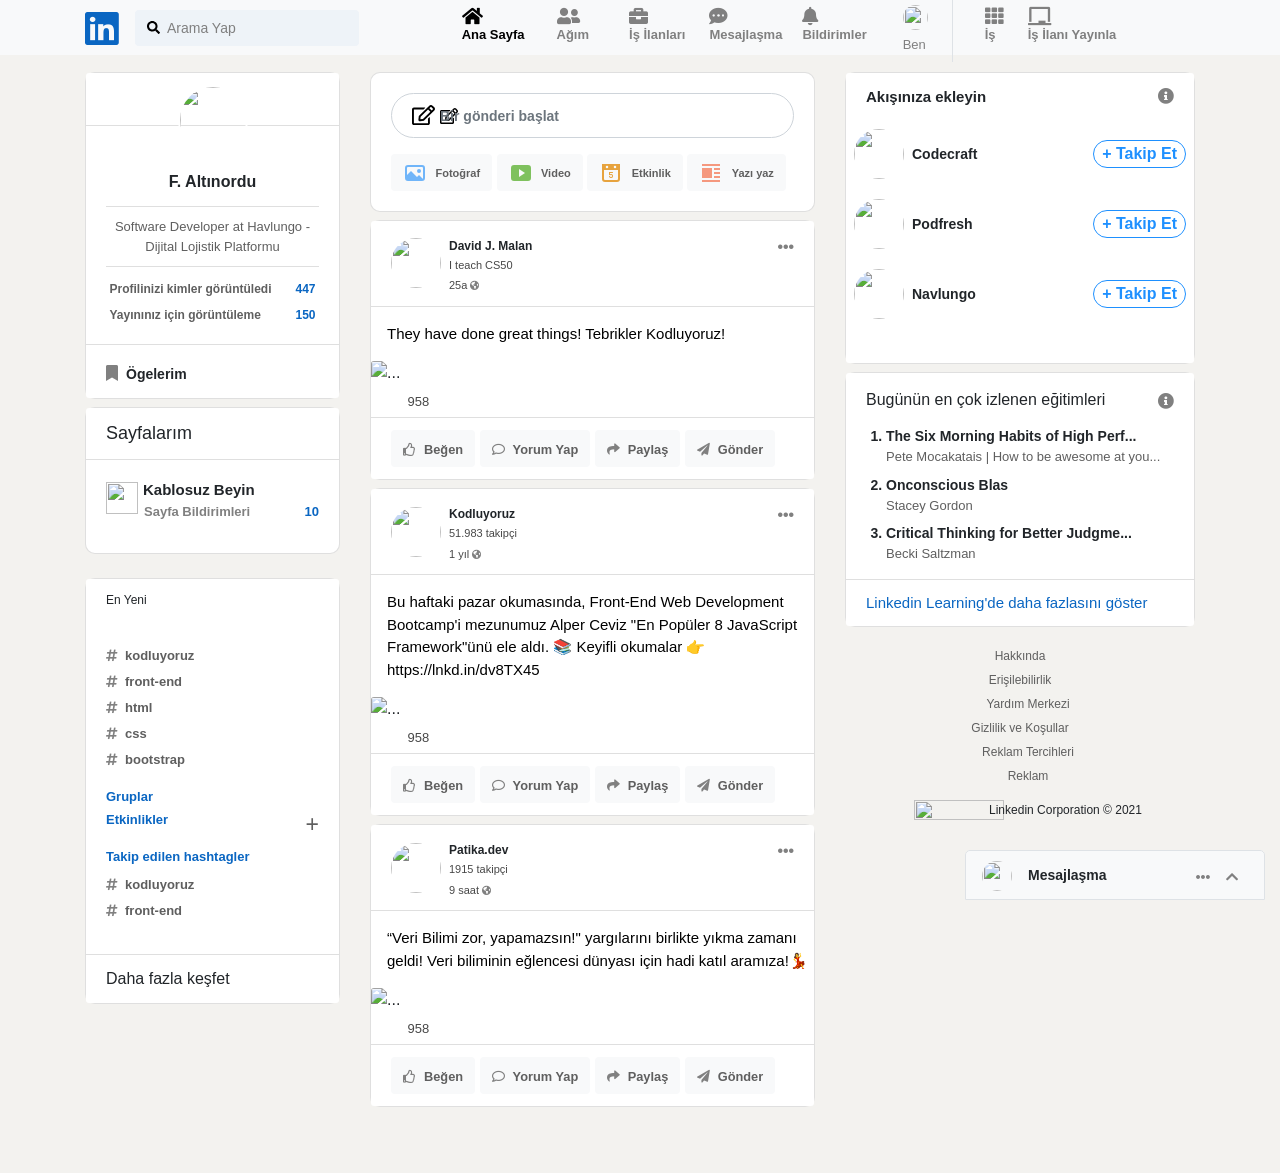
==== commit c602e97d: "update" ====
--- a/bootstraplinkedinclone/index.html
+++ b/bootstraplinkedinclone/index.html
@@ -392,7 +392,7 @@
               </div>
               
               <div>
-                <p class="card-text ml-3" style="font-family: -apple-system, BlinkMacSystemFont, 'Segoe UI', Roboto, Oxygen, Ubuntu, Cantarell, 'Open Sans', 'Helvetica Neue', sans-serif; font-size: 15px; color: black;">
+                <p class="card-text ml-3 mt-3" style="font-family: -apple-system, BlinkMacSystemFont, 'Segoe UI', Roboto, Oxygen, Ubuntu, Cantarell, 'Open Sans', 'Helvetica Neue', sans-serif; font-size: 15px; color: black;">
                   They have done great things! Tebrikler Kodluyoruz!
                 </p>
                 <div>
@@ -458,7 +458,7 @@
               </div>
               
               <div>
-                <p class="card-text ml-3" style="font-family: -apple-system, BlinkMacSystemFont, 'Segoe UI', Roboto, Oxygen, Ubuntu, Cantarell, 'Open Sans', 'Helvetica Neue', sans-serif; font-size: 15px; color: black;">
+                <p class="card-text ml-3 mt-3" style="font-family: -apple-system, BlinkMacSystemFont, 'Segoe UI', Roboto, Oxygen, Ubuntu, Cantarell, 'Open Sans', 'Helvetica Neue', sans-serif; font-size: 15px; color: black;">
                   Bu haftaki pazar okumasında, Front-End Web Development Bootcamp'i mezunumuz Alper Ceviz "En Popüler 8 JavaScript Framework"ünü ele aldı. 📚
                   Keyifli okumalar 👉 https://lnkd.in/dv8TX45
                 </p>
@@ -525,7 +525,7 @@
               </div>
               
               <div>
-                <p class="card-text ml-3" style="font-family: -apple-system, BlinkMacSystemFont, 'Segoe UI', Roboto, Oxygen, Ubuntu, Cantarell, 'Open Sans', 'Helvetica Neue', sans-serif; font-size: 15px; color: black;">
+                <p class="card-text ml-3 mt-3" style="font-family: -apple-system, BlinkMacSystemFont, 'Segoe UI', Roboto, Oxygen, Ubuntu, Cantarell, 'Open Sans', 'Helvetica Neue', sans-serif; font-size: 15px; color: black;">
                   “Veri Bilimi zor, yapamazsın!" yargılarını birlikte yıkma zamanı geldi! Veri biliminin eğlencesi dünyası için hadi katıl aramıza!💃
                 </p>
                 <div>
